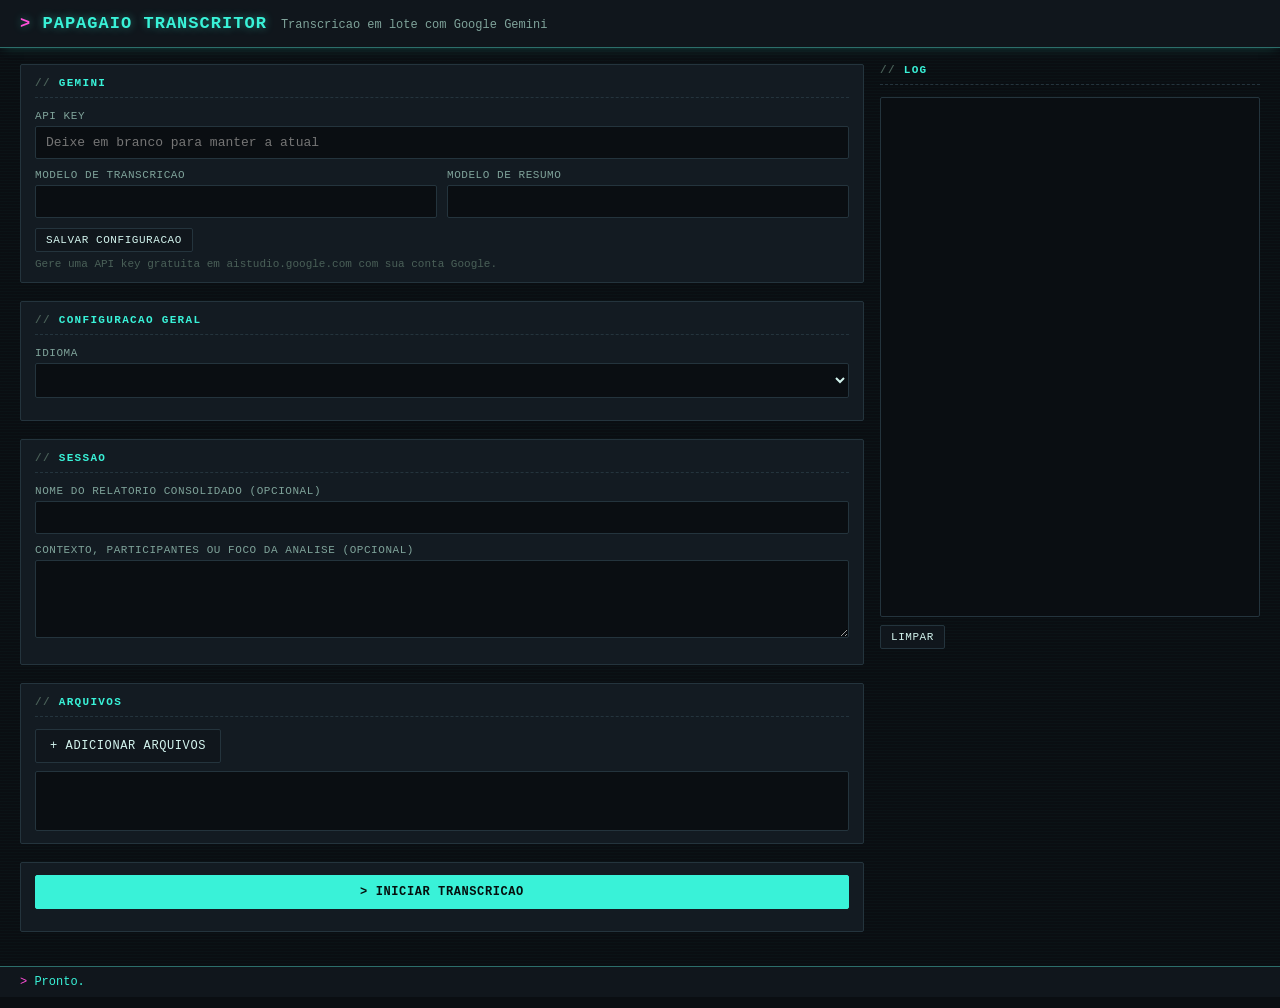
==== static/index.html @ 2dd0693c "Migra para Gemini API e interface web (Docker) Substitui a GUI tkinter e os providers de transcricao" ====
<!doctype html>
<html lang="pt-br">
<head>
  <meta charset="utf-8" />
  <meta name="viewport" content="width=device-width, initial-scale=1" />
  <title>Papagaio Transcritor</title>
  <link rel="stylesheet" href="/static/style.css" />
</head>
<body>
  <header>
    <h1 id="app-title">Papagaio Transcritor</h1>
    <div class="subtitle">Transcricao em lote com Google Gemini</div>
    <div class="version" id="app-version"></div>
  </header>

  <main>
    <div class="col-left">
      <section class="block">
        <div class="section-title">Gemini</div>
        <div class="row">
          <div class="field">
            <label for="api-key">API key</label>
            <input type="password" id="api-key" placeholder="Deixe em branco para manter a atual" />
          </div>
        </div>
        <div class="row">
          <div class="field">
            <label for="transcription-model">Modelo de transcricao</label>
            <input type="text" id="transcription-model" />
          </div>
          <div class="field">
            <label for="summary-model">Modelo de resumo</label>
            <input type="text" id="summary-model" />
          </div>
        </div>
        <button class="small" id="save-config-btn">Salvar configuracao</button>
        <div class="api-status" id="api-status"></div>
        <div class="hint">Gere uma API key gratuita em aistudio.google.com com sua conta Google.</div>
      </section>

      <section class="block">
        <div class="section-title">Configuracao geral</div>
        <div class="row">
          <div class="field">
            <label for="lang-select">Idioma</label>
            <select id="lang-select"></select>
          </div>
        </div>
      </section>

      <section class="block">
        <div class="section-title">Sessao</div>
        <div class="field">
          <label for="title-input">Nome do relatorio consolidado (opcional)</label>
          <input type="text" id="title-input" />
        </div>
        <div class="field">
          <label for="context-input">Contexto, participantes ou foco da analise (opcional)</label>
          <textarea id="context-input" rows="4"></textarea>
        </div>
      </section>

      <section class="block">
        <div class="section-title">Arquivos</div>
        <input type="file" id="file-input" multiple />
        <button id="add-files-btn">+ Adicionar arquivos</button>
        <ul id="file-list"></ul>
      </section>

      <section class="block">
        <button class="primary" id="start-btn" style="width:100%">Iniciar transcricao</button>
        <div id="results"></div>
      </section>
    </div>

    <div class="col-right">
      <div class="section-title">Log</div>
      <div id="log-box"></div>
      <button class="small" id="clear-log-btn" style="margin-top:8px">Limpar</button>
    </div>
  </main>

  <div id="status-bar">Pronto.</div>

  <script src="/static/app.js"></script>
</body>
</html>
---- static/style.css ----
:root {
  --bg: #0a0e12;
  --bg-raised: #10161c;
  --surface: #131b22;
  --border: #24343d;
  --border-bright: #2c6e6a;
  --accent: #39f2d8;
  --accent-dim: #1f8f80;
  --accent2: #ff4fd8;
  --success: #4dff9e;
  --warning: #ffc94d;
  --error: #ff5c7a;
  --text: #d3f4ee;
  --subtext: #7fa39a;
  --muted: #4a6058;
}

* {
  box-sizing: border-box;
}

body {
  margin: 0;
  background: var(--bg);
  background-image:
    repeating-linear-gradient(180deg, rgba(57, 242, 216, 0.02) 0px, rgba(57, 242, 216, 0.02) 1px, transparent 1px, transparent 3px);
  color: var(--text);
  font-family: "Consolas", "SFMono-Regular", "JetBrains Mono", monospace;
  font-size: 13px;
}

header {
  background: var(--bg-raised);
  padding: 14px 20px;
  display: flex;
  align-items: baseline;
  gap: 14px;
  border-bottom: 1px solid var(--border-bright);
  box-shadow: 0 1px 12px -4px rgba(57, 242, 216, 0.35);
}

header h1 {
  font-size: 17px;
  color: var(--accent);
  margin: 0;
  letter-spacing: 0.06em;
  text-transform: uppercase;
  text-shadow: 0 0 8px rgba(57, 242, 216, 0.45);
}

header h1::before {
  content: "> ";
  color: var(--accent2);
}

header .subtitle {
  font-size: 12px;
  color: var(--subtext);
}

header .version {
  margin-left: auto;
  font-size: 11px;
  color: var(--muted);
}

main {
  display: flex;
  gap: 16px;
  padding: 16px 20px;
  max-width: 1400px;
  margin: 0 auto;
}

.col-left {
  flex: 1;
  min-width: 0;
}

.col-right {
  width: 380px;
  flex-shrink: 0;
}

section.block {
  margin-bottom: 18px;
  border: 1px solid var(--border);
  background: var(--surface);
  padding: 12px 14px;
  border-radius: 2px;
}

.section-title {
  font-size: 11px;
  font-weight: 700;
  color: var(--accent);
  letter-spacing: 0.12em;
  text-transform: uppercase;
  margin: 0 0 12px;
  padding-bottom: 8px;
  border-bottom: 1px dashed var(--border);
}

.section-title::before {
  content: "// ";
  color: var(--muted);
}

label {
  display: block;
  font-size: 11px;
  color: var(--subtext);
  text-transform: uppercase;
  letter-spacing: 0.05em;
  margin-bottom: 4px;
}

input[type="text"],
input[type="password"],
select,
textarea {
  width: 100%;
  background: var(--bg);
  border: 1px solid var(--border);
  color: var(--text);
  border-radius: 2px;
  padding: 8px 10px;
  font-size: 13px;
  font-family: inherit;
}

input:focus,
select:focus,
textarea:focus {
  outline: none;
  border-color: var(--accent);
  box-shadow: 0 0 0 1px var(--accent-dim);
}

textarea {
  resize: vertical;
}

.row {
  display: flex;
  gap: 10px;
}

.row > div {
  flex: 1;
}

.field {
  margin-bottom: 10px;
}

button {
  cursor: pointer;
  border: 1px solid var(--border);
  border-radius: 2px;
  font-size: 12px;
  font-family: inherit;
  text-transform: uppercase;
  letter-spacing: 0.05em;
  padding: 9px 14px;
  background: var(--bg-raised);
  color: var(--text);
}

button:hover {
  border-color: var(--accent-dim);
  color: var(--accent);
}

button.primary {
  background: var(--accent);
  color: #05100e;
  font-weight: 700;
  border-color: var(--accent);
}

button.primary::before {
  content: "> ";
}

button.primary:hover {
  background: var(--accent2);
  border-color: var(--accent2);
  color: #17040f;
}

button.primary:disabled {
  background: var(--muted);
  border-color: var(--muted);
  color: var(--bg);
  cursor: not-allowed;
}

button.small {
  padding: 5px 10px;
  font-size: 11px;
}

#file-input {
  display: none;
}

#file-list {
  list-style: none;
  margin: 8px 0 0;
  padding: 0;
  border: 1px solid var(--border);
  border-radius: 2px;
  min-height: 60px;
  max-height: 220px;
  overflow-y: auto;
  background: var(--bg);
}

#file-list li {
  padding: 6px 10px;
  font-size: 12px;
  border-bottom: 1px solid var(--border);
  display: flex;
  justify-content: space-between;
}

#file-list li:last-child {
  border-bottom: none;
}

#file-list .remove {
  color: var(--error);
  cursor: pointer;
  padding-left: 8px;
}

#log-box {
  background: var(--bg);
  border: 1px solid var(--border);
  border-radius: 2px;
  padding: 8px;
  height: 520px;
  overflow-y: auto;
  font-size: 11px;
  white-space: pre-wrap;
}

#log-box div::before {
  content: "$ ";
  color: var(--muted);
}

#log-box .ok { color: var(--success); }
#log-box .warn { color: var(--warning); }
#log-box .err { color: var(--error); }
#log-box .dim { color: var(--muted); }

#status-bar {
  padding: 8px 20px;
  font-size: 12px;
  color: var(--accent);
  background: var(--bg-raised);
  border-top: 1px solid var(--border-bright);
}

#status-bar::before {
  content: "> ";
  color: var(--accent2);
}

#results {
  margin-top: 10px;
  font-size: 12px;
}

#results strong {
  color: var(--subtext);
  text-transform: uppercase;
  letter-spacing: 0.05em;
  font-size: 11px;
}

#results a {
  color: var(--accent);
  display: block;
  padding: 3px 0;
}

#results a::before {
  content: "-> ";
  color: var(--muted);
}

.hint {
  font-size: 11px;
  color: var(--muted);
  margin-top: 4px;
}

.api-status {
  font-size: 12px;
  margin-top: 6px;
  letter-spacing: 0.03em;
}

.api-status.ok { color: var(--success); }
.api-status.ok::before { content: "[OK] "; }
.api-status.warn { color: var(--warning); }
.api-status.warn::before { content: "[!] "; }
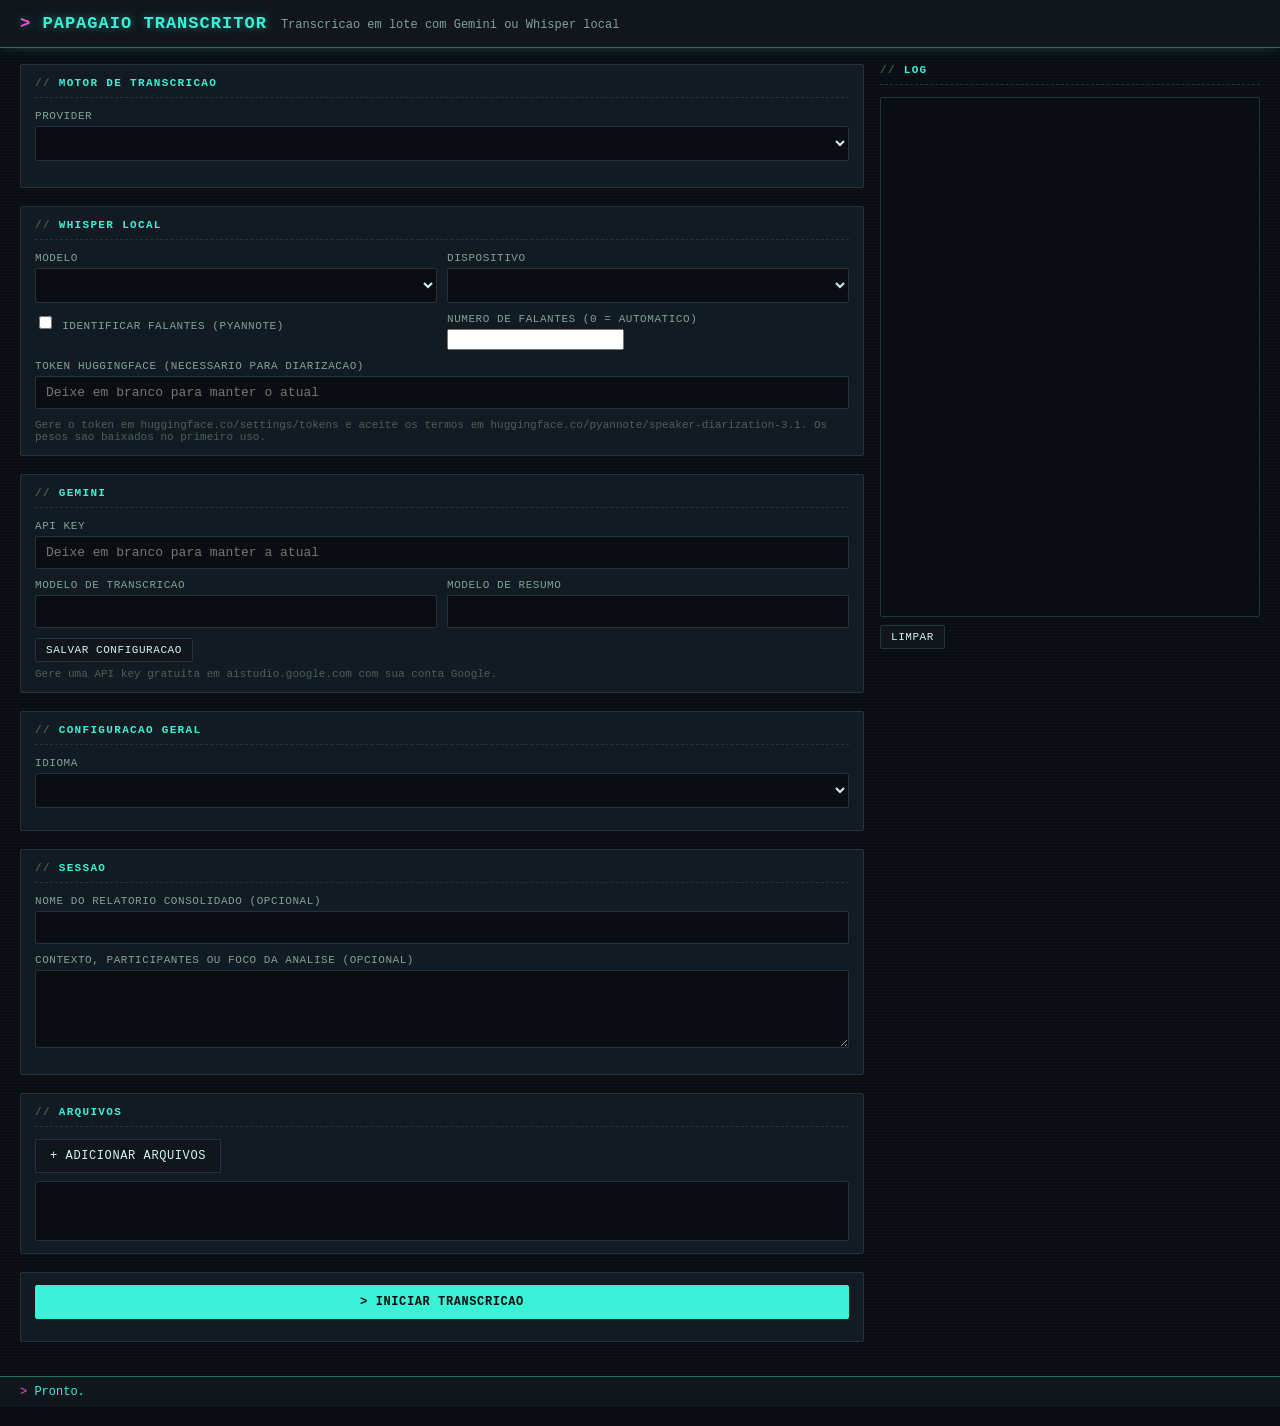
==== commit f32aaaeb: "Adiciona Whisper local como provider alternativo de transcricao Transcricao offline via faster-whisp" ====
--- a/static/index.html
+++ b/static/index.html
@@ -9,13 +9,58 @@
 <body>
   <header>
     <h1 id="app-title">Papagaio Transcritor</h1>
-    <div class="subtitle">Transcricao em lote com Google Gemini</div>
+    <div class="subtitle">Transcricao em lote com Gemini ou Whisper local</div>
     <div class="version" id="app-version"></div>
   </header>
 
   <main>
     <div class="col-left">
       <section class="block">
+        <div class="section-title">Motor de transcricao</div>
+        <div class="row">
+          <div class="field">
+            <label for="provider-select">Provider</label>
+            <select id="provider-select"></select>
+          </div>
+        </div>
+        <div class="hint" id="provider-hint"></div>
+      </section>
+
+      <section class="block" id="whisper-block">
+        <div class="section-title">Whisper local</div>
+        <div class="row">
+          <div class="field">
+            <label for="whisper-model">Modelo</label>
+            <select id="whisper-model"></select>
+          </div>
+          <div class="field">
+            <label for="whisper-device">Dispositivo</label>
+            <select id="whisper-device"></select>
+          </div>
+        </div>
+        <div class="row">
+          <div class="field">
+            <label for="whisper-diarization">
+              <input type="checkbox" id="whisper-diarization" /> Identificar falantes (pyannote)
+            </label>
+          </div>
+          <div class="field">
+            <label for="whisper-num-speakers">Numero de falantes (0 = automatico)</label>
+            <input type="number" id="whisper-num-speakers" min="0" step="1" />
+          </div>
+        </div>
+        <div class="field">
+          <label for="hf-token">Token HuggingFace (necessario para diarizacao)</label>
+          <input type="password" id="hf-token" placeholder="Deixe em branco para manter o atual" />
+        </div>
+        <div class="api-status" id="whisper-status"></div>
+        <div class="hint">
+          Gere o token em huggingface.co/settings/tokens e aceite os termos em
+          huggingface.co/pyannote/speaker-diarization-3.1. Os pesos sao baixados no primeiro uso.
+        </div>
+      </section>
+
+      <section class="block" id="gemini-block">
         <div class="section-title">Gemini</div>
         <div class="row">
           <div class="field">
@@ -24,7 +69,7 @@
           </div>
         </div>
         <div class="row">
-          <div class="field">
+          <div class="field" id="transcription-model-field">
             <label for="transcription-model">Modelo de transcricao</label>
             <input type="text" id="transcription-model" />
           </div>
@@ -35,7 +80,7 @@
         </div>
         <button class="small" id="save-config-btn">Salvar configuracao</button>
         <div class="api-status" id="api-status"></div>
-        <div class="hint">Gere uma API key gratuita em aistudio.google.com com sua conta Google.</div>
+        <div class="hint" id="gemini-hint">Gere uma API key gratuita em aistudio.google.com com sua conta Google.</div>
       </section>
 
       <section class="block">
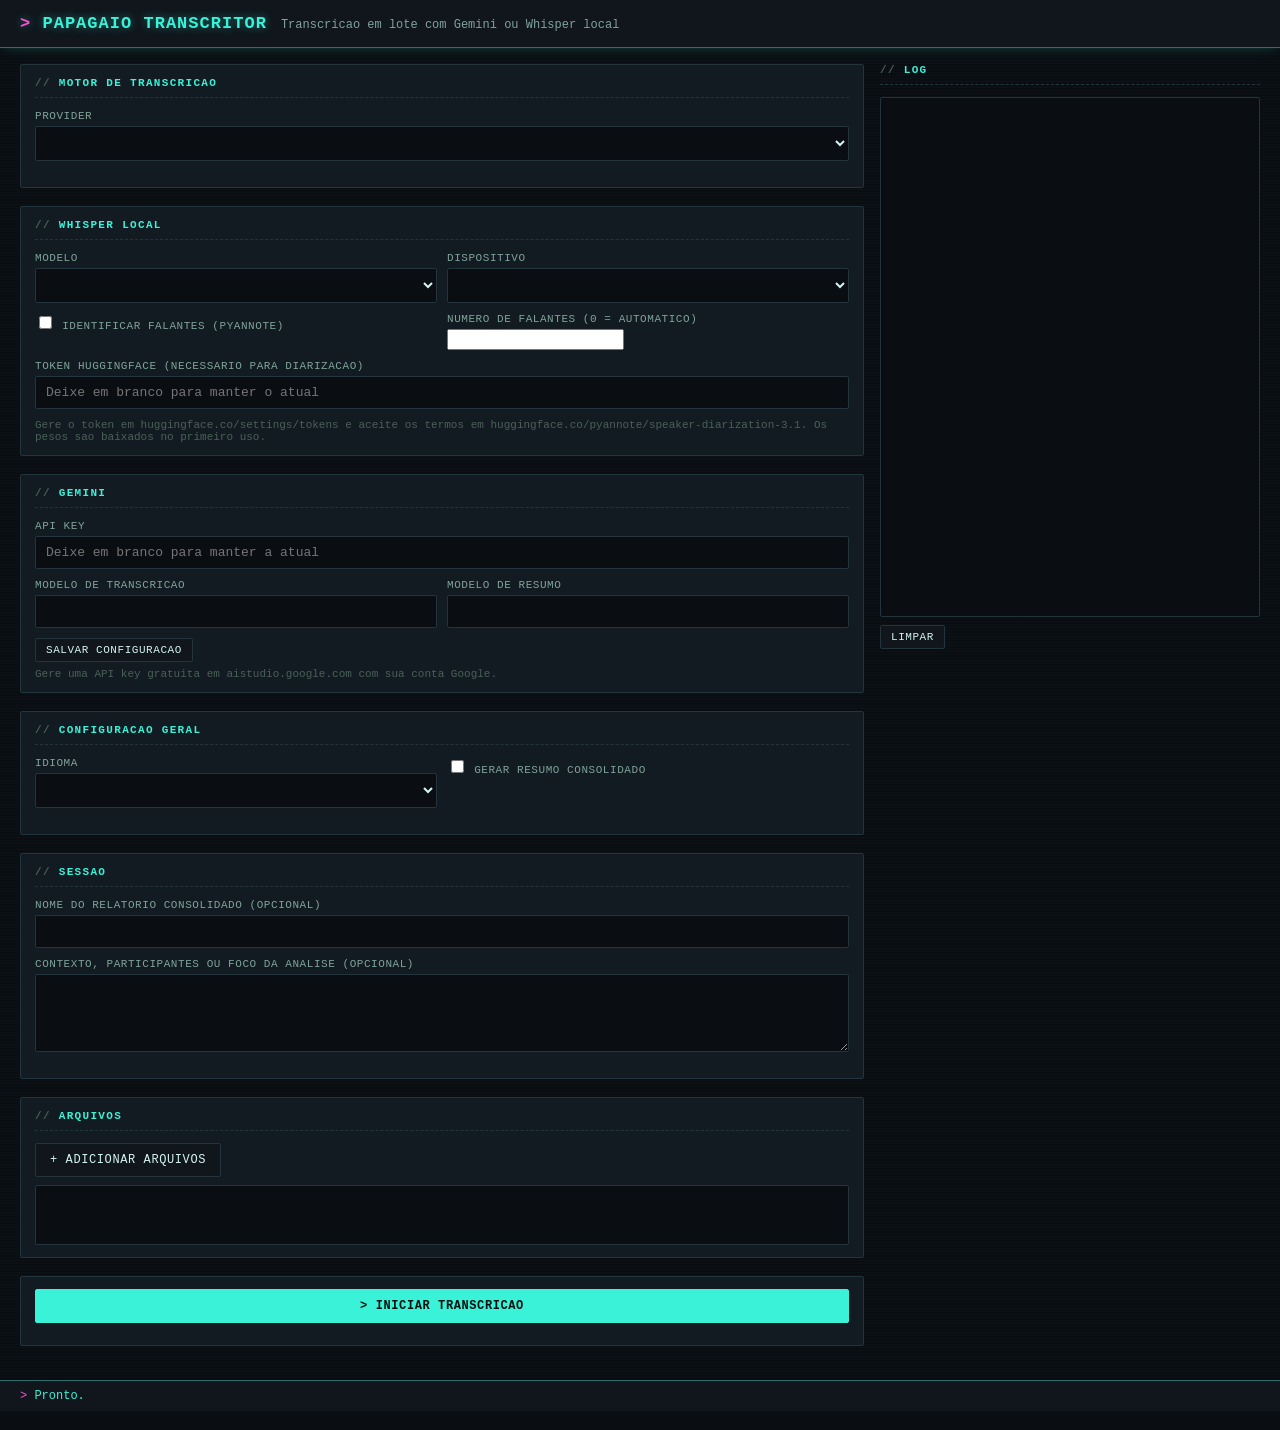
==== commit da3a6b44: "Permite desativar a geracao de resumo Checkbox em Configuracao geral, ao lado do idioma: segue o mes" ====
--- a/static/index.html
+++ b/static/index.html
@@ -90,7 +90,13 @@
             <label for="lang-select">Idioma</label>
             <select id="lang-select"></select>
           </div>
+          <div class="field">
+            <label for="summary-enabled">
+              <input type="checkbox" id="summary-enabled" /> Gerar resumo consolidado
+            </label>
+          </div>
         </div>
+        <div class="hint" id="summary-hint"></div>
       </section>
 
       <section class="block">
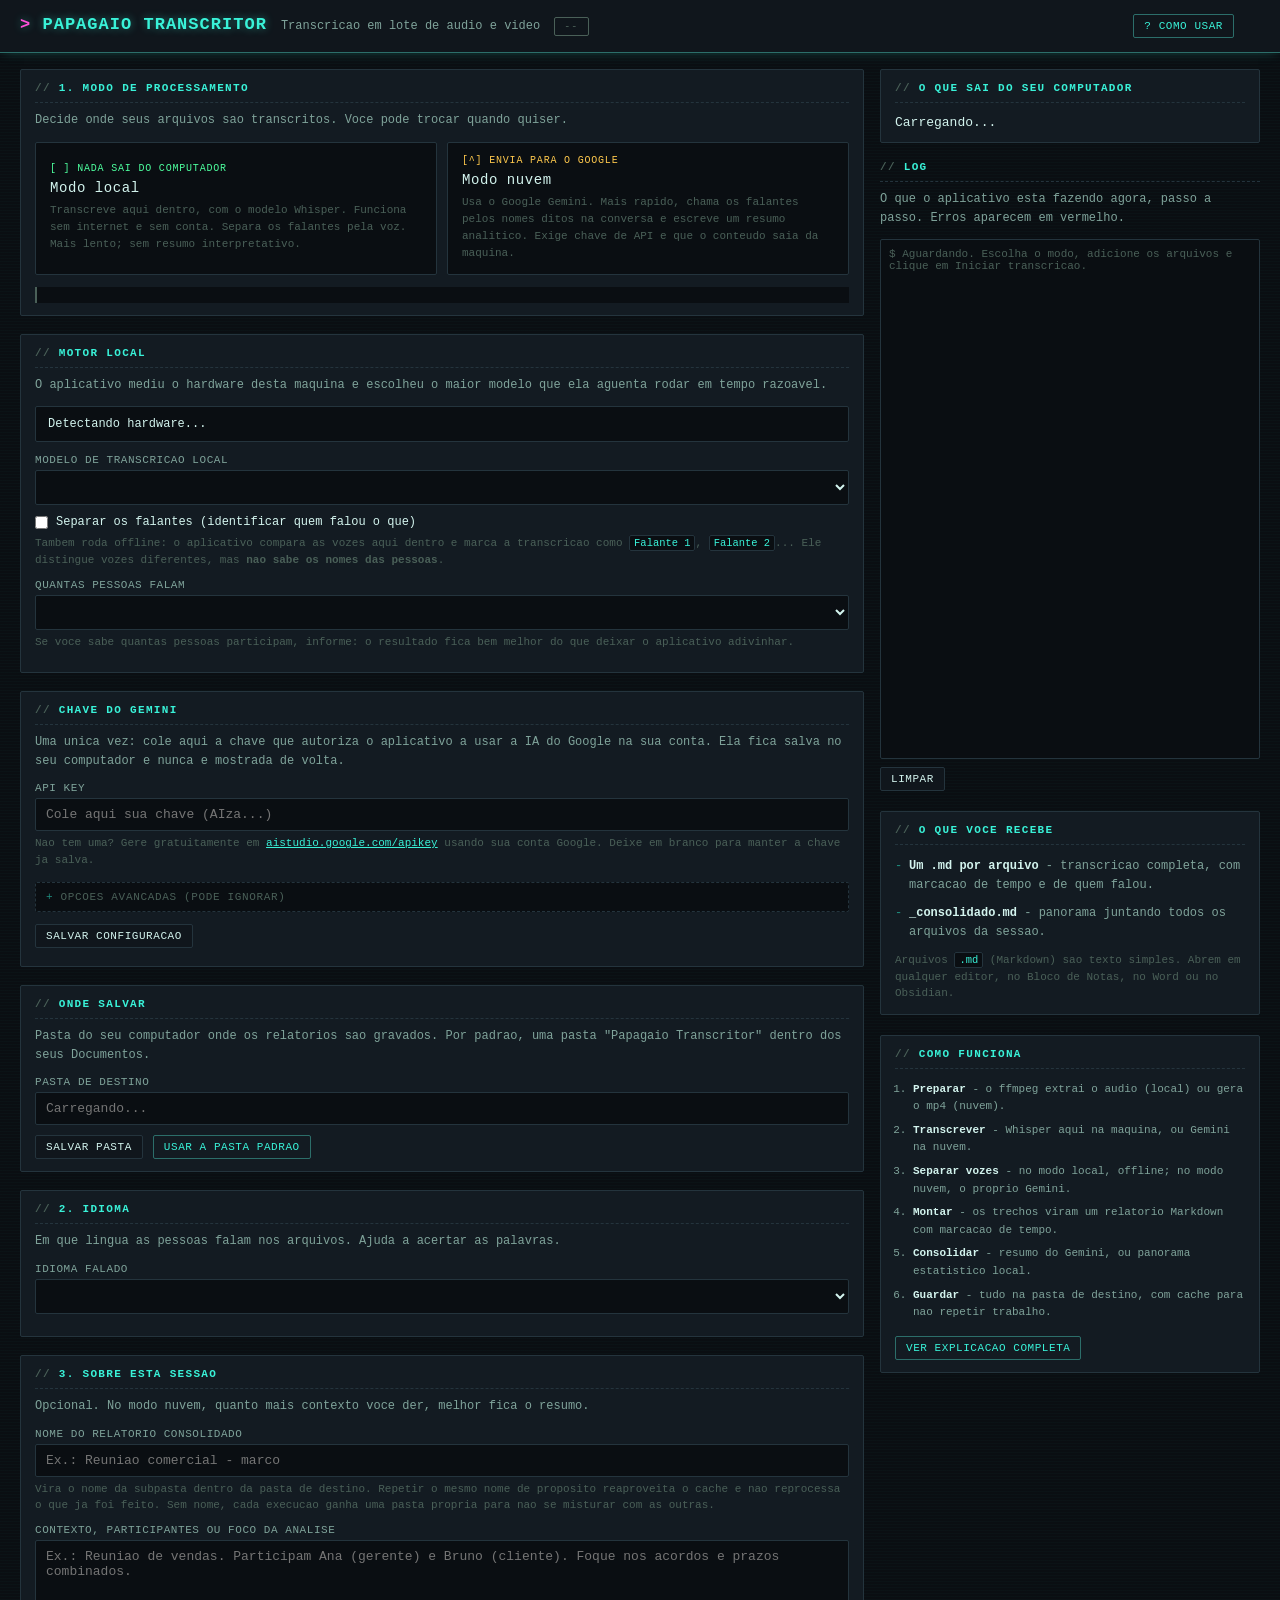
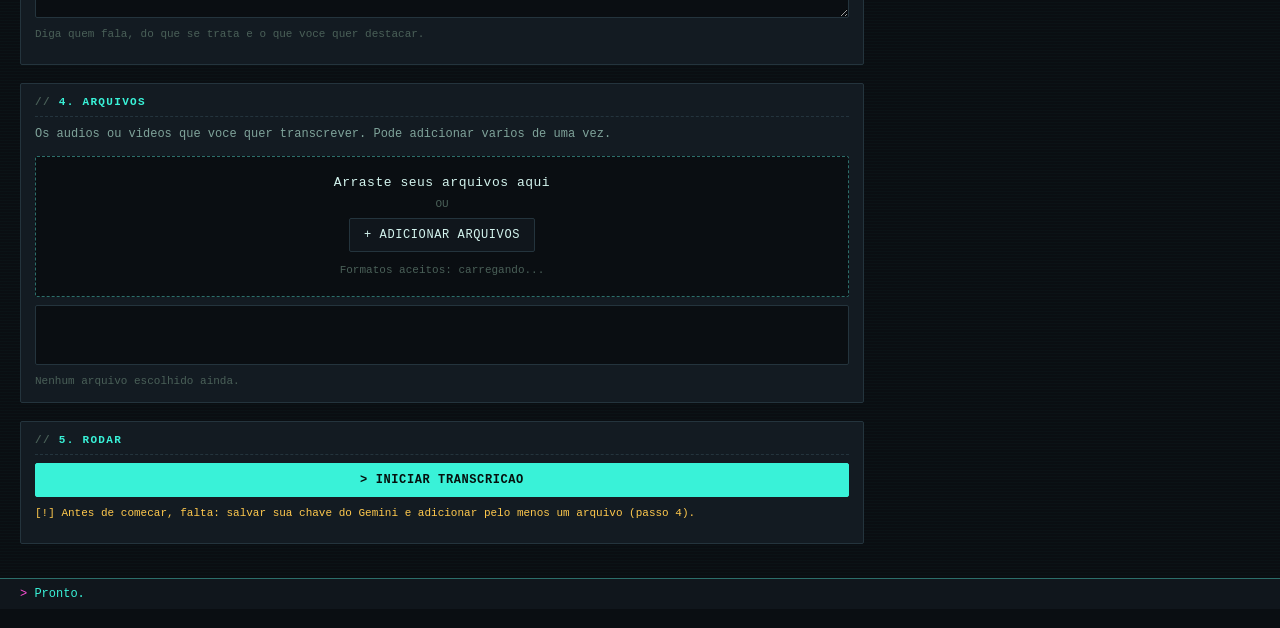
==== commit cd1ea34a: "Adiciona modo local offline com separacao de falantes Antes o aplicativo so funcionava enviando os a" ====
--- a/static/index.html
+++ b/static/index.html
@@ -9,125 +9,457 @@
 <body>
   <header>
     <h1 id="app-title">Papagaio Transcritor</h1>
-    <div class="subtitle">Transcricao em lote com Gemini ou Whisper local</div>
+    <div class="subtitle">Transcricao em lote de audio e video</div>
+    <div id="mode-badge" class="mode-badge" title="Modo de processamento em uso">--</div>
+    <button class="small ghost" id="help-btn" title="Abrir o guia de uso">? Como usar</button>
     <div class="version" id="app-version"></div>
   </header>
 
+  <!-- ============ GUIA DE PRIMEIRO USO ============ -->
+  <div id="guide-overlay" class="overlay hidden">
+    <div class="guide">
+      <button class="guide-close" id="guide-close" title="Fechar">x</button>
+      <h2>Bem-vindo ao Papagaio Transcritor</h2>
+      <p class="guide-lead">
+        Ele pega seus audios e videos (reunioes, aulas, entrevistas, podcasts) e devolve
+        um relatorio em texto com o que foi dito, mais um panorama do conteudo.
+      </p>
+
+      <div class="guide-modes">
+        <div class="guide-mode">
+          <div class="guide-mode-title">Modo local</div>
+          <p>
+            A transcricao roda dentro do seu computador, com o modelo Whisper.
+            <strong>Nenhum arquivo e nenhum texto sai da maquina.</strong>
+            Separa os falantes pela voz, tambem offline. Mais lento que a nuvem e sem resumo interpretativo.
+          </p>
+        </div>
+        <div class="guide-mode">
+          <div class="guide-mode-title">Modo nuvem</div>
+          <p>
+            Os arquivos sao enviados ao Google Gemini. Mais rapido, sabe usar os nomes ditos
+            e escreve um resumo analitico. <strong>Exige que o conteudo saia do computador.</strong>
+          </p>
+        </div>
+      </div>
+      <p class="guide-lead">
+        Voce escolhe no passo 1 e pode trocar quando quiser. O painel
+        <em>O que sai do seu computador</em>, na coluna da direita, mostra a qualquer momento
+        exatamente o que e enviado no modo ativo.
+      </p>
+
+      <ol class="guide-steps">
+        <li>
+          <strong>Escolha o modo</strong>
+          <p>
+            Se o conteudo for sensivel (dados de pacientes, juridico, informacao confidencial),
+            use o <em>modo local</em> — ele tambem separa os falantes. Se voce quer velocidade,
+            um resumo bem escrito e falantes chamados pelo nome, use o <em>modo nuvem</em>.
+          </p>
+        </li>
+        <li>
+          <strong>So no modo nuvem: pegue sua chave do Gemini</strong>
+          <p>
+            A chave e uma senha que autoriza o aplicativo a usar a IA do Google na sua conta.
+            E gratuita para uso normal.
+          </p>
+          <p>
+            Abra <a href="https://aistudio.google.com/apikey" target="_blank" rel="noopener">aistudio.google.com/apikey</a>,
+            entre com sua conta Google, clique em <em>Create API key</em> e copie o codigo
+            (algo como <code>AIza...</code>). Cole no campo <em>API key</em> e clique em
+            <em>Salvar configuracao</em>. Fica guardado na sua maquina; voce so faz isso uma vez.
+          </p>
+          <p>No modo local nao existe chave nem conta: nada a configurar.</p>
+        </li>
+        <li>
+          <strong>Escolha o idioma falado nos arquivos</strong>
+          <p>Ajuda a transcricao a acertar as palavras.</p>
+        </li>
+        <li>
+          <strong>Descreva a sessao</strong>
+          <p>
+            De um nome ao relatorio e escreva quem participa e o que interessa. Ex.:
+            <em>"Reuniao de vendas. Participam Ana (gerente) e Bruno (cliente). Foque nos
+            acordos e prazos combinados."</em> No modo nuvem isso melhora bastante o resumo.
+          </p>
+        </li>
+        <li>
+          <strong>Adicione os arquivos e inicie</strong>
+          <p>
+            Arraste os arquivos ou clique em <em>Adicionar arquivos</em>. O aplicativo mostra
+            uma estimativa de tempo antes de comecar. Acompanhe pelo painel <em>Log</em>.
+            Nao feche a aba enquanto estiver processando.
+          </p>
+        </li>
+        <li>
+          <strong>Baixe os relatorios</strong>
+          <p>
+            Ao terminar, os arquivos aparecem prontos para baixar: um por arquivo enviado e um
+            <em>_consolidado</em> juntando tudo. Quando ha mais de um, aparece tambem um botao
+            para baixar todos de uma vez em <code>.zip</code>. Eles ficam salvos na pasta de
+            destino que voce escolheu em <em>Onde salvar</em> — por padrao, dentro dos seus
+            Documentos.
+          </p>
+        </li>
+      </ol>
+
+      <h3>Como funciona por dentro</h3>
+      <ol class="guide-steps method">
+        <li>
+          <strong>Preparacao do arquivo (sempre local)</strong>
+          <p>
+            O ffmpeg le seu arquivo e o normaliza. No modo local ele extrai apenas o audio, em
+            16 kHz mono — que e exatamente o que o Whisper e a separacao de falantes consomem,
+            entao a imagem do video nem chega a ser processada. No modo nuvem gera um mp4
+            padrao, que e o formato que o Gemini aceita. Isso evita erros de formato e faz
+            qualquer extensao aceita funcionar igual. Esta etapa acontece no seu computador
+            nos dois modos.
+          </p>
+        </li>
+        <li>
+          <strong>Transcricao</strong>
+          <p>
+            <em>No modo local:</em> o modelo Whisper roda na sua CPU (ou GPU, se houver uma
+            NVIDIA acessivel) e converte a fala em texto, marcando o instante de cada trecho.
+            Um detector de voz descarta silencios. O tamanho do modelo e escolhido conforme o
+            seu hardware — quanto maior, melhor a precisao e mais lenta a transcricao.
+          </p>
+          <p>
+            <em>No modo nuvem:</em> o mp4 e enviado aos servidores do Google, e o Gemini
+            devolve a transcricao ja dividida por falante, em formato estruturado.
+          </p>
+        </li>
+        <li>
+          <strong>Separacao dos falantes (modo local)</strong>
+          <p>
+            Em paralelo a transcricao, dois modelos pequenos analisam o audio aqui na maquina:
+            o primeiro corta a gravacao nos pontos em que a voz muda; o segundo transforma cada
+            trecho num conjunto de numeros que descreve o timbre daquela voz. Trechos com timbre
+            parecido sao agrupados, e cada grupo vira um falante.
+          </p>
+          <p>
+            Depois, cada palavra transcrita e atribuida ao falante que ocupava aquele instante —
+            por isso uma frase em que duas pessoas se atropelam e cortada no ponto certo, em vez
+            de ir inteira para a pessoa errada.
+          </p>
+          <p>
+            O que o aplicativo compara e a <em>voz</em>, nao a identidade: ele sabe que sao
+            pessoas diferentes, mas nao sabe os nomes delas. E a comparacao vale so dentro
+            daquela gravacao — nada e guardado nem reconhecido entre arquivos.
+          </p>
+        </li>
+        <li>
+          <strong>Montagem do relatorio</strong>
+          <p>
+            Os trechos viram um arquivo Markdown com metadados (duracao, idioma, palavras,
+            modelo usado) e a transcricao com marcacao de tempo.
+          </p>
+        </li>
+        <li>
+          <strong>Panorama consolidado</strong>
+          <p>
+            <em>No modo nuvem:</em> todas as transcricoes, mais o contexto que voce escreveu,
+            vao ao Gemini, que escreve um relatorio analitico (resumo, pontos-chave, decisoes).
+          </p>
+          <p>
+            <em>No modo local:</em> o aplicativo calcula um panorama a partir do proprio texto —
+            duracao, contagem de palavras, termos recorrentes e trechos reais. E estatistica,
+            nao interpretacao: nenhuma IA e nenhuma rede envolvidas.
+          </p>
+        </li>
+        <li>
+          <strong>Cache</strong>
+          <p>
+            Cada arquivo transcrito e guardado com uma assinatura (caminho, tamanho, data,
+            modo e modelo). Reenviar o mesmo arquivo nas mesmas condicoes reaproveita o
+            resultado na hora, sem reprocessar e sem custo.
+          </p>
+        </li>
+      </ol>
+
+      <h3>Perguntas comuns</h3>
+      <dl class="faq">
+        <dt>Que formatos posso enviar?</dt>
+        <dd id="guide-formats">Audio e video nos formatos mais comuns.</dd>
+
+        <dt>Isso custa dinheiro?</dt>
+        <dd>
+          O aplicativo e gratuito e de codigo aberto (licenca MIT). O modo local nao custa nada
+          e nao depende de conta nenhuma. O modo nuvem usa o Gemini, que tem um plano gratuito
+          para uso normal; volumes grandes podem entrar na cobranca do Google.
+        </dd>
+
+        <dt>No modo local realmente nao sai nada?</dt>
+        <dd>
+          O audio, o video e o texto nunca saem da maquina. A unica excecao e o download do
+          modelo Whisper na primeira vez que voce usa um tamanho — sao arquivos do modelo
+          vindo de um repositorio publico, sem nada seu no caminho. Feito isso, o modo local
+          funciona com a internet desligada. O painel <em>O que sai do seu computador</em>
+          detalha isso.
+        </dd>
+
+        <dt>Como funciona a separacao de falantes no modo local?</dt>
+        <dd>
+          O aplicativo compara o timbre das vozes e agrupa os trechos parecidos, tudo offline.
+          Ele acerta bem em audio limpo com pessoas que se revezam. Erra mais quando as vozes
+          sao muito parecidas, quando duas pessoas falam por cima uma da outra por muito tempo,
+          ou em gravacoes ruins (telefone, microfone distante). Se voce souber quantas pessoas
+          participam, informe no campo <em>Quantas pessoas falam</em> — melhora bastante.
+        </dd>
+
+        <dt>Por que os falantes se chamam "Falante 1" e nao pelos nomes?</dt>
+        <dd>
+          Porque o modo local reconhece <em>vozes</em>, nao pessoas: ele sabe que sao tres
+          participantes diferentes, mas nao tem como saber os nomes. Renomeie no arquivo
+          <code>.md</code> depois, ou use o modo nuvem, onde o Gemini aproveita os nomes ditos
+          durante a conversa.
+        </dd>
+
+        <dt>Enviei o mesmo arquivo duas vezes. Vai processar de novo?</dt>
+        <dd>
+          Nao — o cache devolve o resultado na hora. Trocar de modo, de modelo, ou mexer na
+          separacao de falantes gera uma entrada nova.
+        </dd>
+
+        <dt>Deu erro. E agora?</dt>
+        <dd>
+          Leia a ultima linha vermelha do <em>Log</em>. No modo nuvem, os motivos comuns sao chave
+          de API errada, falta de internet ou limite da conta Google. No modo local, costuma ser
+          falta de espaco em disco para o modelo ou memoria insuficiente — nesse caso escolha um
+          modelo menor.
+        </dd>
+      </dl>
+
+      <div class="guide-actions">
+        <button class="primary" id="guide-start">Entendi, vamos comecar</button>
+      </div>
+    </div>
+  </div>
+
   <main>
     <div class="col-left">
-      <section class="block">
-        <div class="section-title">Motor de transcricao</div>
-        <div class="row">
-          <div class="field">
-            <label for="provider-select">Provider</label>
-            <select id="provider-select"></select>
-          </div>
-        </div>
-        <div class="hint" id="provider-hint"></div>
-      </section>
-
-      <section class="block" id="whisper-block">
-        <div class="section-title">Whisper local</div>
-        <div class="row">
-          <div class="field">
-            <label for="whisper-model">Modelo</label>
-            <select id="whisper-model"></select>
-          </div>
-          <div class="field">
-            <label for="whisper-device">Dispositivo</label>
-            <select id="whisper-device"></select>
-          </div>
-        </div>
-        <div class="row">
-          <div class="field">
-            <label for="whisper-diarization">
-              <input type="checkbox" id="whisper-diarization" /> Identificar falantes (pyannote)
-            </label>
-          </div>
-          <div class="field">
-            <label for="whisper-num-speakers">Numero de falantes (0 = automatico)</label>
-            <input type="number" id="whisper-num-speakers" min="0" step="1" />
-          </div>
-        </div>
-        <div class="field">
-          <label for="hf-token">Token HuggingFace (necessario para diarizacao)</label>
-          <input type="password" id="hf-token" placeholder="Deixe em branco para manter o atual" />
-        </div>
-        <div class="api-status" id="whisper-status"></div>
-        <div class="hint">
-          Gere o token em huggingface.co/settings/tokens e aceite os termos em
-          huggingface.co/pyannote/speaker-diarization-3.1. Os pesos sao baixados no primeiro uso.
-        </div>
-      </section>
-
-      <section class="block" id="gemini-block">
-        <div class="section-title">Gemini</div>
+
+      <!-- ===================== PASSO 1: MODO ===================== -->
+      <section class="block" id="block-mode">
+        <div class="section-title">1. Modo de processamento</div>
+        <p class="explain">
+          Decide onde seus arquivos sao transcritos. Voce pode trocar quando quiser.
+        </p>
+
+        <div class="mode-picker">
+          <button type="button" class="mode-card" id="mode-local" data-mode="local">
+            <div class="mode-card-tag safe">Nada sai do computador</div>
+            <div class="mode-card-title">Modo local</div>
+            <div class="mode-card-desc">
+              Transcreve aqui dentro, com o modelo Whisper. Funciona sem internet e sem conta.
+              Separa os falantes pela voz. Mais lento; sem resumo interpretativo.
+            </div>
+          </button>
+
+          <button type="button" class="mode-card" id="mode-cloud" data-mode="cloud">
+            <div class="mode-card-tag net">Envia para o Google</div>
+            <div class="mode-card-title">Modo nuvem</div>
+            <div class="mode-card-desc">
+              Usa o Google Gemini. Mais rapido, chama os falantes pelos nomes ditos na conversa
+              e escreve um resumo analitico. Exige chave de API e que o conteudo saia da maquina.
+            </div>
+          </button>
+        </div>
+
+        <div id="mode-note" class="mode-note"></div>
+      </section>
+
+      <!-- ============ HARDWARE / MODELO (so no modo local) ============ -->
+      <section class="block mode-only-local" id="block-local">
+        <div class="section-title">Motor local</div>
+        <p class="explain">
+          O aplicativo mediu o hardware desta maquina e escolheu o maior modelo que ela
+          aguenta rodar em tempo razoavel.
+        </p>
+
+        <div id="hardware-box" class="hardware-box">Detectando hardware...</div>
+
+        <div class="field" style="margin-top:12px">
+          <label for="local-model-select">Modelo de transcricao local</label>
+          <select id="local-model-select"></select>
+          <div class="hint" id="local-model-hint"></div>
+        </div>
+
+        <div class="field" id="diarize-field">
+          <label class="checkbox-label" for="local-diarize-toggle">
+            <input type="checkbox" id="local-diarize-toggle" />
+            <span>Separar os falantes (identificar quem falou o que)</span>
+          </label>
+          <div class="hint">
+            Tambem roda offline: o aplicativo compara as vozes aqui dentro e marca a transcricao
+            como <code>Falante 1</code>, <code>Falante 2</code>... Ele distingue vozes diferentes,
+            mas <strong>nao sabe os nomes das pessoas</strong>.
+          </div>
+        </div>
+
+        <div class="field" id="speakers-field">
+          <label for="local-speakers-select">Quantas pessoas falam</label>
+          <select id="local-speakers-select"></select>
+          <div class="hint">
+            Se voce sabe quantas pessoas participam, informe: o resultado fica bem melhor do que
+            deixar o aplicativo adivinhar.
+          </div>
+        </div>
+
+        <div class="hint" id="local-diarize-hint"></div>
+      </section>
+
+      <!-- ============ CHAVE GEMINI (so no modo nuvem) ============ -->
+      <section class="block mode-only-cloud" id="block-gemini">
+        <div class="section-title">Chave do Gemini</div>
+        <p class="explain">
+          Uma unica vez: cole aqui a chave que autoriza o aplicativo a usar a IA do Google na sua
+          conta. Ela fica salva no seu computador e nunca e mostrada de volta.
+        </p>
         <div class="row">
           <div class="field">
             <label for="api-key">API key</label>
-            <input type="password" id="api-key" placeholder="Deixe em branco para manter a atual" />
-          </div>
-        </div>
-        <div class="row">
-          <div class="field" id="transcription-model-field">
-            <label for="transcription-model">Modelo de transcricao</label>
-            <input type="text" id="transcription-model" />
-          </div>
-          <div class="field">
-            <label for="summary-model">Modelo de resumo</label>
-            <input type="text" id="summary-model" />
-          </div>
-        </div>
+            <input type="password" id="api-key" placeholder="Cole aqui sua chave (AIza...)" />
+            <div class="hint">
+              Nao tem uma? Gere gratuitamente em
+              <a href="https://aistudio.google.com/apikey" target="_blank" rel="noopener">aistudio.google.com/apikey</a>
+              usando sua conta Google. Deixe em branco para manter a chave ja salva.
+            </div>
+          </div>
+        </div>
+
+        <details class="advanced">
+          <summary>Opcoes avancadas (pode ignorar)</summary>
+          <div class="row">
+            <div class="field">
+              <label for="transcription-model">Modelo de transcricao</label>
+              <input type="text" id="transcription-model" />
+            </div>
+            <div class="field">
+              <label for="summary-model">Modelo de resumo</label>
+              <input type="text" id="summary-model" />
+            </div>
+          </div>
+          <div class="hint">
+            Sao as versoes da IA do Google usadas para transcrever e para resumir.
+            Os padroes ja funcionam bem.
+          </div>
+        </details>
+
         <button class="small" id="save-config-btn">Salvar configuracao</button>
         <div class="api-status" id="api-status"></div>
-        <div class="hint" id="gemini-hint">Gere uma API key gratuita em aistudio.google.com com sua conta Google.</div>
+      </section>
+
+      <section class="block" id="block-output">
+        <div class="section-title">Onde salvar</div>
+        <p class="explain">
+          Pasta do seu computador onde os relatorios sao gravados. Por padrao, uma pasta
+          "Papagaio Transcritor" dentro dos seus Documentos.
+        </p>
+        <div class="field">
+          <label for="output-dir">Pasta de destino</label>
+          <input type="text" id="output-dir" spellcheck="false" placeholder="Carregando..." />
+          <div class="hint" id="output-dir-hint"></div>
+        </div>
+        <div class="row">
+          <button class="small" id="save-output-dir-btn">Salvar pasta</button>
+          <button class="small ghost" id="reset-output-dir-btn">Usar a pasta padrao</button>
+        </div>
       </section>
 
       <section class="block">
-        <div class="section-title">Configuracao geral</div>
+        <div class="section-title">2. Idioma</div>
+        <p class="explain">Em que lingua as pessoas falam nos arquivos. Ajuda a acertar as palavras.</p>
         <div class="row">
           <div class="field">
-            <label for="lang-select">Idioma</label>
+            <label for="lang-select">Idioma falado</label>
             <select id="lang-select"></select>
           </div>
-          <div class="field">
-            <label for="summary-enabled">
-              <input type="checkbox" id="summary-enabled" /> Gerar resumo consolidado
-            </label>
-          </div>
-        </div>
-        <div class="hint" id="summary-hint"></div>
+        </div>
       </section>
 
       <section class="block">
-        <div class="section-title">Sessao</div>
+        <div class="section-title">3. Sobre esta sessao</div>
+        <p class="explain">Opcional. No modo nuvem, quanto mais contexto voce der, melhor fica o resumo.</p>
         <div class="field">
-          <label for="title-input">Nome do relatorio consolidado (opcional)</label>
-          <input type="text" id="title-input" />
+          <label for="title-input">Nome do relatorio consolidado</label>
+          <input type="text" id="title-input" placeholder="Ex.: Reuniao comercial - marco" />
+          <div class="hint">
+            Vira o nome da subpasta dentro da pasta de destino. Repetir o mesmo nome de
+            proposito reaproveita o cache e nao reprocessa o que ja foi feito. Sem nome,
+            cada execucao ganha uma pasta propria para nao se misturar com as outras.
+          </div>
         </div>
         <div class="field">
-          <label for="context-input">Contexto, participantes ou foco da analise (opcional)</label>
-          <textarea id="context-input" rows="4"></textarea>
+          <label for="context-input">Contexto, participantes ou foco da analise</label>
+          <textarea id="context-input" rows="4"
+            placeholder="Ex.: Reuniao de vendas. Participam Ana (gerente) e Bruno (cliente). Foque nos acordos e prazos combinados."></textarea>
+          <div class="hint" id="context-hint">
+            Diga quem fala, do que se trata e o que voce quer destacar.
+          </div>
         </div>
       </section>
 
       <section class="block">
-        <div class="section-title">Arquivos</div>
+        <div class="section-title">4. Arquivos</div>
+        <p class="explain">Os audios ou videos que voce quer transcrever. Pode adicionar varios de uma vez.</p>
         <input type="file" id="file-input" multiple />
-        <button id="add-files-btn">+ Adicionar arquivos</button>
+        <div id="dropzone">
+          <div class="dropzone-main">Arraste seus arquivos aqui</div>
+          <div class="dropzone-sub">ou</div>
+          <button id="add-files-btn">+ Adicionar arquivos</button>
+          <div class="hint" id="formats-hint">Formatos aceitos: carregando...</div>
+        </div>
         <ul id="file-list"></ul>
+        <div class="hint" id="file-summary"></div>
+        <div id="estimate-box" class="estimate-box hidden"></div>
       </section>
 
       <section class="block">
+        <div class="section-title">5. Rodar</div>
+        <p class="explain" id="run-explain"></p>
         <button class="primary" id="start-btn" style="width:100%">Iniciar transcricao</button>
+        <div class="hint" id="start-hint"></div>
         <div id="results"></div>
       </section>
     </div>
 
     <div class="col-right">
+      <!-- ============ PAINEL DE AUDITORIA ============ -->
+      <section class="block audit" id="audit-panel">
+        <div class="section-title">O que sai do seu computador</div>
+        <div id="audit-body">Carregando...</div>
+      </section>
+
       <div class="section-title">Log</div>
-      <div id="log-box"></div>
+      <p class="explain">O que o aplicativo esta fazendo agora, passo a passo. Erros aparecem em vermelho.</p>
+      <div id="log-box"><div class="dim">Aguardando. Escolha o modo, adicione os arquivos e clique em Iniciar transcricao.</div></div>
       <button class="small" id="clear-log-btn" style="margin-top:8px">Limpar</button>
+
+      <div class="side-help">
+        <div class="section-title">O que voce recebe</div>
+        <ul class="plain-list">
+          <li><strong>Um .md por arquivo</strong> - transcricao completa, com marcacao de tempo e de quem falou.</li>
+          <li><strong>_consolidado.md</strong> - panorama juntando todos os arquivos da sessao.</li>
+        </ul>
+        <div class="hint">
+          Arquivos <code>.md</code> (Markdown) sao texto simples. Abrem em qualquer editor,
+          no Bloco de Notas, no Word ou no Obsidian.
+        </div>
+      </div>
+
+      <div class="side-help">
+        <div class="section-title">Como funciona</div>
+        <ol class="plain-steps">
+          <li><strong>Preparar</strong> - o ffmpeg extrai o audio (local) ou gera o mp4 (nuvem).</li>
+          <li><strong>Transcrever</strong> - Whisper aqui na maquina, ou Gemini na nuvem.</li>
+          <li><strong>Separar vozes</strong> - no modo local, offline; no modo nuvem, o proprio Gemini.</li>
+          <li><strong>Montar</strong> - os trechos viram um relatorio Markdown com marcacao de tempo.</li>
+          <li><strong>Consolidar</strong> - resumo do Gemini, ou panorama estatistico local.</li>
+          <li><strong>Guardar</strong> - tudo na pasta de destino, com cache para nao repetir trabalho.</li>
+        </ol>
+        <button class="small ghost" id="method-btn" style="margin-top:4px">Ver explicacao completa</button>
+      </div>
     </div>
   </main>
 
--- a/static/style.css
+++ b/static/style.css
@@ -308,3 +308,763 @@
 .api-status.ok::before { content: "[OK] "; }
 .api-status.warn { color: var(--warning); }
 .api-status.warn::before { content: "[!] "; }
+
+/* ============================================================
+   Onboarding, explicacoes e ajuda para usuario novo
+   ============================================================ */
+
+header #help-btn {
+  margin-left: auto;
+}
+
+header .version {
+  margin-left: 12px;
+}
+
+button.ghost {
+  background: transparent;
+  border-color: var(--border-bright);
+  color: var(--accent);
+}
+
+button.ghost:hover {
+  background: var(--surface);
+  border-color: var(--accent);
+}
+
+/* --- texto explicativo dentro dos blocos --- */
+.explain {
+  margin: -4px 0 12px;
+  font-size: 12px;
+  line-height: 1.55;
+  color: var(--subtext);
+}
+
+.explain em {
+  color: var(--accent);
+  font-style: normal;
+}
+
+.hint {
+  line-height: 1.5;
+}
+
+.hint a,
+.explain a {
+  color: var(--accent);
+}
+
+.hint.warn-hint {
+  color: var(--warning);
+  margin-top: 8px;
+}
+
+.hint.warn-hint::before {
+  content: "[!] ";
+}
+
+.hint.ok-hint {
+  color: var(--success);
+  margin-top: 8px;
+}
+
+.hint.ok-hint::before {
+  content: "[OK] ";
+}
+
+/* --- bloco de opcoes avancadas --- */
+details.advanced {
+  margin: 4px 0 12px;
+  border: 1px dashed var(--border);
+  border-radius: 2px;
+  padding: 8px 10px;
+  background: var(--bg);
+}
+
+details.advanced > summary {
+  cursor: pointer;
+  font-size: 11px;
+  color: var(--muted);
+  text-transform: uppercase;
+  letter-spacing: 0.06em;
+  list-style: none;
+}
+
+details.advanced > summary::before {
+  content: "+ ";
+  color: var(--accent-dim);
+}
+
+details.advanced[open] > summary {
+  color: var(--subtext);
+  margin-bottom: 10px;
+}
+
+details.advanced[open] > summary::before {
+  content: "- ";
+}
+
+details.advanced > summary::-webkit-details-marker {
+  display: none;
+}
+
+/* --- area de arrastar arquivos --- */
+#dropzone {
+  border: 1px dashed var(--border-bright);
+  border-radius: 2px;
+  background: var(--bg);
+  padding: 18px 14px;
+  text-align: center;
+  transition: border-color 0.15s, background 0.15s;
+}
+
+#dropzone.dragging {
+  border-color: var(--accent);
+  background: rgba(57, 242, 216, 0.06);
+}
+
+#dropzone .dropzone-main {
+  font-size: 13px;
+  color: var(--text);
+  letter-spacing: 0.04em;
+}
+
+#dropzone .dropzone-sub {
+  font-size: 11px;
+  color: var(--muted);
+  text-transform: uppercase;
+  margin: 8px 0;
+}
+
+#dropzone .hint {
+  margin-top: 10px;
+}
+
+#file-summary {
+  margin-top: 8px;
+}
+
+/* --- painel lateral de ajuda --- */
+.side-help {
+  margin-top: 20px;
+  border: 1px solid var(--border);
+  background: var(--surface);
+  padding: 12px 14px;
+  border-radius: 2px;
+}
+
+ul.plain-list {
+  list-style: none;
+  margin: 0 0 10px;
+  padding: 0;
+  font-size: 12px;
+  color: var(--subtext);
+  line-height: 1.6;
+}
+
+ul.plain-list li {
+  padding-left: 14px;
+  position: relative;
+  margin-bottom: 8px;
+}
+
+ul.plain-list li::before {
+  content: "-";
+  position: absolute;
+  left: 0;
+  color: var(--accent-dim);
+}
+
+ul.plain-list strong {
+  color: var(--text);
+}
+
+code {
+  background: var(--bg);
+  border: 1px solid var(--border);
+  border-radius: 2px;
+  padding: 1px 4px;
+  font-family: inherit;
+  font-size: 0.95em;
+  color: var(--accent);
+}
+
+/* --- guia de primeiro uso (overlay) --- */
+.hidden {
+  display: none !important;
+}
+
+body.no-scroll {
+  overflow: hidden;
+}
+
+.overlay {
+  position: fixed;
+  inset: 0;
+  background: rgba(5, 8, 11, 0.88);
+  z-index: 100;
+  display: flex;
+  align-items: flex-start;
+  justify-content: center;
+  padding: 32px 16px;
+  overflow-y: auto;
+}
+
+.guide {
+  position: relative;
+  width: 100%;
+  max-width: 760px;
+  background: var(--surface);
+  border: 1px solid var(--border-bright);
+  border-radius: 2px;
+  box-shadow: 0 0 40px -10px rgba(57, 242, 216, 0.35);
+  padding: 26px 30px 24px;
+}
+
+.guide-close {
+  position: absolute;
+  top: 12px;
+  right: 12px;
+  padding: 3px 9px;
+  font-size: 12px;
+  line-height: 1;
+  background: transparent;
+  border-color: var(--border);
+  color: var(--subtext);
+}
+
+.guide-close:hover {
+  color: var(--error);
+  border-color: var(--error);
+}
+
+.guide h2 {
+  margin: 0 0 10px;
+  font-size: 18px;
+  color: var(--accent);
+  text-transform: uppercase;
+  letter-spacing: 0.06em;
+  text-shadow: 0 0 8px rgba(57, 242, 216, 0.4);
+}
+
+.guide h2::before {
+  content: "> ";
+  color: var(--accent2);
+}
+
+.guide h3 {
+  margin: 26px 0 10px;
+  font-size: 12px;
+  color: var(--accent);
+  text-transform: uppercase;
+  letter-spacing: 0.12em;
+  padding-bottom: 8px;
+  border-bottom: 1px dashed var(--border);
+}
+
+.guide-lead {
+  font-size: 13px;
+  line-height: 1.65;
+  color: var(--text);
+  margin: 0 0 20px;
+}
+
+ol.guide-steps {
+  margin: 0;
+  padding-left: 0;
+  list-style: none;
+  counter-reset: passo;
+}
+
+ol.guide-steps > li {
+  counter-increment: passo;
+  position: relative;
+  padding: 0 0 16px 40px;
+  margin-bottom: 4px;
+  border-left: 1px solid var(--border);
+  margin-left: 13px;
+}
+
+ol.guide-steps > li:last-child {
+  border-left-color: transparent;
+  padding-bottom: 0;
+}
+
+ol.guide-steps > li::before {
+  content: counter(passo);
+  position: absolute;
+  left: -13px;
+  top: -2px;
+  width: 26px;
+  height: 26px;
+  line-height: 24px;
+  text-align: center;
+  border: 1px solid var(--accent-dim);
+  border-radius: 50%;
+  background: var(--bg);
+  color: var(--accent);
+  font-size: 12px;
+  font-weight: 700;
+}
+
+ol.guide-steps > li > strong {
+  display: block;
+  color: var(--text);
+  font-size: 13px;
+  margin-bottom: 6px;
+  padding-top: 3px;
+}
+
+ol.guide-steps p {
+  margin: 0 0 8px;
+  font-size: 12px;
+  line-height: 1.6;
+  color: var(--subtext);
+}
+
+ol.guide-steps em,
+.faq em {
+  color: var(--accent);
+  font-style: normal;
+}
+
+ol.guide-steps a,
+.faq a {
+  color: var(--accent);
+}
+
+dl.faq {
+  margin: 0;
+  font-size: 12px;
+}
+
+dl.faq dt {
+  color: var(--text);
+  margin-top: 14px;
+  font-weight: 700;
+}
+
+dl.faq dt::before {
+  content: "? ";
+  color: var(--accent2);
+}
+
+dl.faq dd {
+  margin: 5px 0 0;
+  padding-left: 16px;
+  color: var(--subtext);
+  line-height: 1.6;
+  border-left: 1px solid var(--border);
+}
+
+.guide-actions {
+  margin-top: 26px;
+  padding-top: 16px;
+  border-top: 1px dashed var(--border);
+  text-align: right;
+}
+
+/* --- telas estreitas --- */
+@media (max-width: 900px) {
+  main {
+    flex-direction: column;
+  }
+
+  .col-right {
+    width: 100%;
+  }
+
+  #log-box {
+    height: 300px;
+  }
+
+  .guide {
+    padding: 22px 18px 20px;
+  }
+}
+
+/* ============================================================
+   Modo de processamento, hardware, estimativa e auditoria
+   ============================================================ */
+
+.mode-badge {
+  font-size: 10px;
+  letter-spacing: 0.12em;
+  padding: 3px 9px;
+  border-radius: 2px;
+  border: 1px solid var(--muted);
+  color: var(--muted);
+  white-space: nowrap;
+}
+
+.mode-badge.safe {
+  color: var(--success);
+  border-color: var(--success);
+  background: rgba(77, 255, 158, 0.08);
+}
+
+.mode-badge.safe::before {
+  content: "[ ] ";
+}
+
+.mode-badge.net {
+  color: var(--warning);
+  border-color: var(--warning);
+  background: rgba(255, 201, 77, 0.08);
+}
+
+.mode-badge.net::before {
+  content: "[^] ";
+}
+
+/* --- os dois botoes de modo --- */
+.mode-picker {
+  display: flex;
+  gap: 10px;
+}
+
+.mode-card {
+  flex: 1;
+  text-align: left;
+  text-transform: none;
+  letter-spacing: normal;
+  padding: 12px 14px;
+  background: var(--bg);
+  border: 1px solid var(--border);
+  border-radius: 2px;
+  color: var(--subtext);
+  transition: border-color 0.15s, background 0.15s;
+}
+
+.mode-card:hover {
+  border-color: var(--accent-dim);
+  color: var(--subtext);
+}
+
+.mode-card.active {
+  border-color: var(--accent);
+  background: var(--surface);
+  box-shadow: inset 0 0 0 1px var(--accent-dim);
+}
+
+.mode-card-tag {
+  font-size: 10px;
+  letter-spacing: 0.08em;
+  text-transform: uppercase;
+  margin-bottom: 6px;
+}
+
+.mode-card-tag.safe { color: var(--success); }
+.mode-card-tag.safe::before { content: "[ ] "; }
+.mode-card-tag.net { color: var(--warning); }
+.mode-card-tag.net::before { content: "[^] "; }
+
+.mode-card-title {
+  font-size: 14px;
+  color: var(--text);
+  margin-bottom: 6px;
+  letter-spacing: 0.04em;
+}
+
+.mode-card.active .mode-card-title {
+  color: var(--accent);
+}
+
+.mode-card-desc {
+  font-size: 11px;
+  line-height: 1.55;
+  color: var(--muted);
+}
+
+.mode-note {
+  margin-top: 12px;
+  font-size: 11px;
+  line-height: 1.5;
+  padding: 8px 10px;
+  border-left: 2px solid var(--muted);
+  background: var(--bg);
+  color: var(--subtext);
+}
+
+.mode-note.safe { border-left-color: var(--success); }
+.mode-note.net { border-left-color: var(--warning); }
+
+/* --- caixa de hardware --- */
+.hardware-box {
+  background: var(--bg);
+  border: 1px solid var(--border);
+  border-radius: 2px;
+  padding: 10px 12px;
+  font-size: 12px;
+}
+
+.hw-line {
+  display: flex;
+  justify-content: space-between;
+  gap: 12px;
+  padding: 3px 0;
+}
+
+.hw-key {
+  color: var(--muted);
+  text-transform: uppercase;
+  font-size: 10px;
+  letter-spacing: 0.06em;
+  padding-top: 2px;
+}
+
+.hw-val {
+  color: var(--text);
+  text-align: right;
+}
+
+.hw-val.good {
+  color: var(--accent);
+}
+
+.hw-note {
+  margin-top: 8px;
+  font-size: 11px;
+  line-height: 1.5;
+  color: var(--muted);
+  padding-top: 8px;
+  border-top: 1px dashed var(--border);
+}
+
+.hw-note code {
+  font-size: 10px;
+  word-break: break-all;
+}
+
+/* --- estimativa de tempo --- */
+.estimate-box {
+  margin-top: 12px;
+  border: 1px solid var(--border);
+  border-left: 2px solid var(--accent-dim);
+  background: var(--bg);
+  padding: 10px 12px;
+  border-radius: 2px;
+}
+
+.est-line {
+  display: flex;
+  justify-content: space-between;
+  gap: 12px;
+  font-size: 12px;
+  color: var(--subtext);
+  padding: 2px 0;
+}
+
+.est-line strong {
+  color: var(--text);
+}
+
+.est-line.destaque strong {
+  color: var(--accent);
+  font-size: 14px;
+}
+
+.est-note {
+  margin-top: 8px;
+  font-size: 11px;
+  line-height: 1.5;
+  color: var(--muted);
+}
+
+.est-note.warn {
+  color: var(--warning);
+}
+
+/* --- painel de auditoria --- */
+section.block.audit {
+  margin-bottom: 18px;
+}
+
+.audit-verdict {
+  font-size: 12px;
+  line-height: 1.4;
+  padding: 8px 10px;
+  border-radius: 2px;
+  margin-bottom: 12px;
+  letter-spacing: 0.03em;
+}
+
+.audit-verdict.safe {
+  color: var(--success);
+  background: rgba(77, 255, 158, 0.08);
+  border: 1px solid var(--success);
+}
+
+.audit-verdict.safe::before {
+  content: "[ OK ] ";
+}
+
+.audit-verdict.net {
+  color: var(--warning);
+  background: rgba(255, 201, 77, 0.08);
+  border: 1px solid var(--warning);
+}
+
+.audit-verdict.net::before {
+  content: "[ ! ] ";
+}
+
+.audit-title {
+  font-size: 10px;
+  text-transform: uppercase;
+  letter-spacing: 0.1em;
+  color: var(--muted);
+  margin: 12px 0 6px;
+}
+
+ul.audit-list {
+  list-style: none;
+  margin: 0;
+  padding: 0;
+  font-size: 11px;
+  line-height: 1.55;
+}
+
+ul.audit-list li {
+  position: relative;
+  padding-left: 16px;
+  margin-bottom: 6px;
+  color: var(--subtext);
+}
+
+ul.audit-list.net li::before {
+  content: "->";
+  position: absolute;
+  left: 0;
+  color: var(--warning);
+}
+
+ul.audit-list.safe li::before {
+  content: "[]";
+  position: absolute;
+  left: 0;
+  color: var(--success);
+}
+
+.audit-dest {
+  font-size: 11px;
+  color: var(--warning);
+  background: var(--bg);
+  border: 1px solid var(--border);
+  padding: 6px 8px;
+  border-radius: 2px;
+  word-break: break-all;
+}
+
+.audit-note {
+  margin-top: 12px;
+  padding-top: 10px;
+  border-top: 1px dashed var(--border);
+  font-size: 11px;
+  line-height: 1.55;
+  color: var(--muted);
+}
+
+/* --- lista numerada do painel lateral --- */
+ol.plain-steps {
+  margin: 0 0 10px;
+  padding-left: 18px;
+  font-size: 11px;
+  line-height: 1.6;
+  color: var(--subtext);
+}
+
+ol.plain-steps li {
+  margin-bottom: 6px;
+}
+
+ol.plain-steps strong {
+  color: var(--text);
+}
+
+/* --- comparativo de modos dentro do guia --- */
+.guide-modes {
+  display: flex;
+  gap: 12px;
+  margin: 0 0 18px;
+}
+
+.guide-mode {
+  flex: 1;
+  border: 1px solid var(--border);
+  background: var(--bg);
+  padding: 12px 14px;
+  border-radius: 2px;
+}
+
+.guide-mode-title {
+  font-size: 12px;
+  color: var(--accent);
+  text-transform: uppercase;
+  letter-spacing: 0.08em;
+  margin-bottom: 8px;
+}
+
+.guide-mode p {
+  margin: 0;
+  font-size: 12px;
+  line-height: 1.6;
+  color: var(--subtext);
+}
+
+.guide-mode strong {
+  color: var(--text);
+}
+
+@media (max-width: 900px) {
+  .mode-picker,
+  .guide-modes {
+    flex-direction: column;
+  }
+}
+
+.mode-card.unavailable {
+  opacity: 0.55;
+}
+
+.mode-card.unavailable .mode-card-title::after {
+  content: " (nao instalado)";
+  color: var(--warning);
+  font-size: 11px;
+}
+
+.hw-note.warn {
+  color: var(--warning);
+  border-top: none;
+  padding-top: 0;
+  margin-top: 0;
+}
+
+/* --- interruptor da separacao de falantes --- */
+label.checkbox-label {
+  display: flex;
+  align-items: flex-start;
+  gap: 8px;
+  text-transform: none;
+  letter-spacing: normal;
+  font-size: 12px;
+  color: var(--text);
+  cursor: pointer;
+  margin-bottom: 6px;
+}
+
+label.checkbox-label input[type="checkbox"] {
+  width: auto;
+  margin: 1px 0 0;
+  accent-color: var(--accent);
+  cursor: pointer;
+  flex-shrink: 0;
+}
+
+label.checkbox-label input[type="checkbox"]:disabled {
+  cursor: not-allowed;
+}
+
+label.checkbox-label input[type="checkbox"]:disabled + span {
+  color: var(--muted);
+}
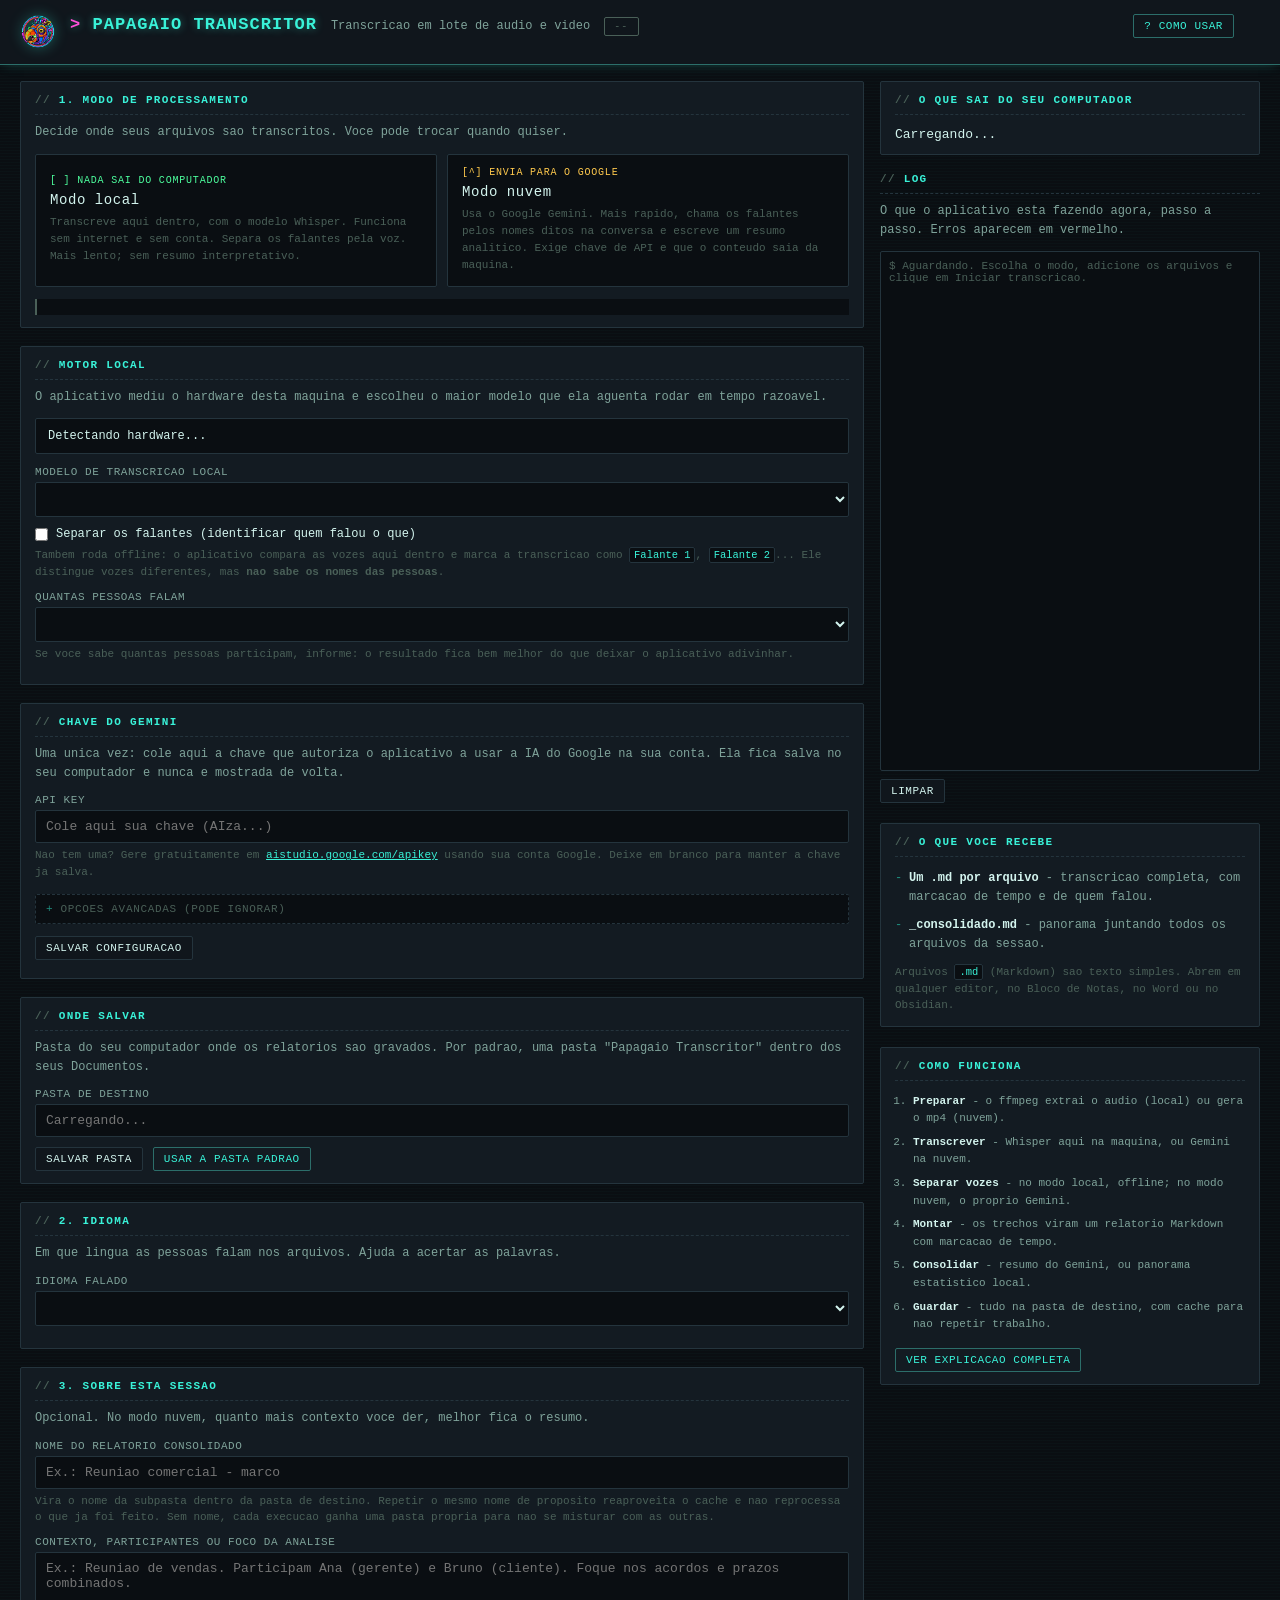
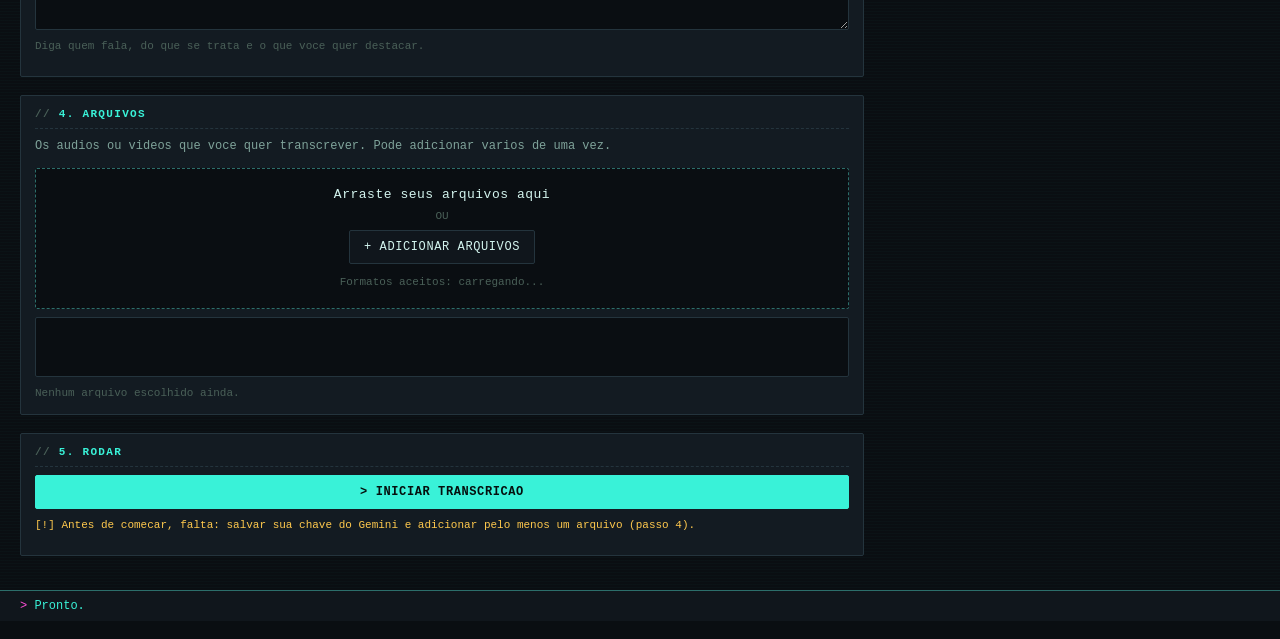
==== commit 1701bcf7: "Adiciona o logo na interface, no favicon e no README O logo entra em tres lugares: ao lado do titulo" ====
--- a/static/index.html
+++ b/static/index.html
@@ -4,10 +4,15 @@
   <meta charset="utf-8" />
   <meta name="viewport" content="width=device-width, initial-scale=1" />
   <title>Papagaio Transcritor</title>
+  <link rel="icon" type="image/png" href="/static/favicon.png" />
+  <link rel="apple-touch-icon" href="/static/logo.png" />
   <link rel="stylesheet" href="/static/style.css" />
 </head>
 <body>
   <header>
+    <!-- alt vazio de proposito: o titulo ao lado ja diz o nome, e repetir so
+         atrapalharia quem usa leitor de tela. -->
+    <img id="app-logo" src="/static/logo.png" alt="" width="36" height="36" />
     <h1 id="app-title">Papagaio Transcritor</h1>
     <div class="subtitle">Transcricao em lote de audio e video</div>
     <div id="mode-badge" class="mode-badge" title="Modo de processamento em uso">--</div>
@@ -19,7 +24,10 @@
   <div id="guide-overlay" class="overlay hidden">
     <div class="guide">
       <button class="guide-close" id="guide-close" title="Fechar">x</button>
-      <h2>Bem-vindo ao Papagaio Transcritor</h2>
+      <div class="guide-header">
+        <img class="guide-logo" src="/static/logo.png" alt="" width="96" height="96" />
+        <h2>Bem-vindo ao Papagaio Transcritor</h2>
+      </div>
       <p class="guide-lead">
         Ele pega seus audios e videos (reunioes, aulas, entrevistas, podcasts) e devolve
         um relatorio em texto com o que foi dito, mais um panorama do conteudo.
--- a/static/style.css
+++ b/static/style.css
@@ -1068,3 +1068,54 @@
 label.checkbox-label input[type="checkbox"]:disabled + span {
   color: var(--muted);
 }
+
+/* ============================================================
+   Logo
+   ============================================================ */
+
+header #app-logo {
+  width: 36px;
+  height: 36px;
+  flex-shrink: 0;
+  align-self: center;
+  /* O logo ja e neon; o halo so o assenta no cabecalho escuro. */
+  filter: drop-shadow(0 0 7px rgba(57, 242, 216, 0.35));
+}
+
+.guide-header {
+  display: flex;
+  align-items: center;
+  gap: 18px;
+  margin-bottom: 14px;
+}
+
+.guide-header h2 {
+  margin: 0;
+}
+
+.guide-logo {
+  width: 96px;
+  height: 96px;
+  flex-shrink: 0;
+  filter: drop-shadow(0 0 14px rgba(57, 242, 216, 0.3));
+}
+
+@media (max-width: 900px) {
+  .guide-header {
+    gap: 12px;
+  }
+
+  .guide-logo {
+    width: 64px;
+    height: 64px;
+  }
+}
+
+/* Telas bem estreitas: o logo do cabecalho compete por espaco com o badge de
+   modo e o botao de ajuda, e o titulo e quem precisa sobreviver. */
+@media (max-width: 560px) {
+  header #app-logo {
+    width: 28px;
+    height: 28px;
+  }
+}
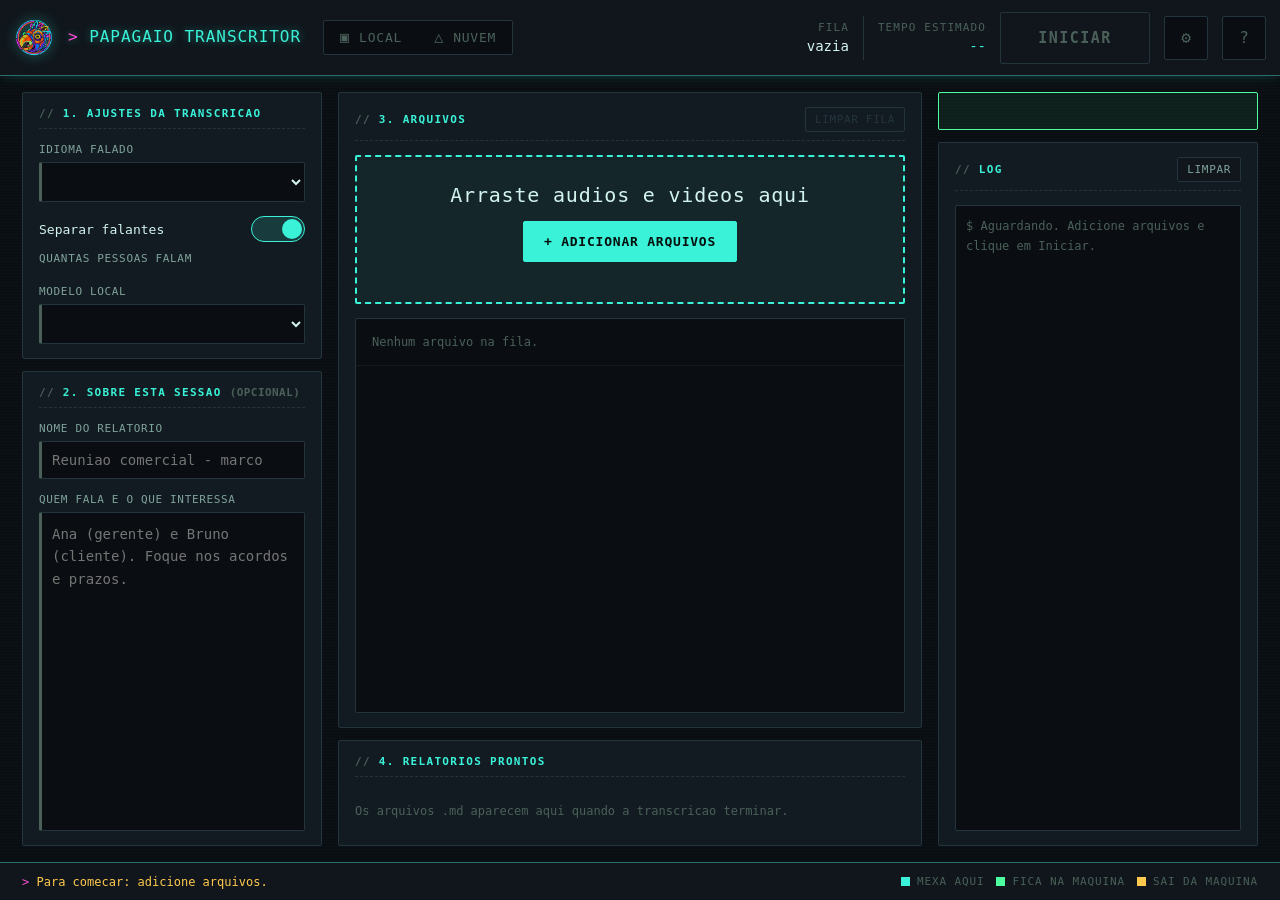
==== commit 219000a4: "Redesenha a interface para uma tela unica, sem rolagem Implementa o handoff em docs/. A tela antiga " ====
--- a/static/index.html
+++ b/static/index.html
@@ -9,18 +9,248 @@
   <link rel="stylesheet" href="/static/style.css" />
 </head>
 <body>
+
+  <!-- ===================== CABECALHO ===================== -->
   <header>
-    <!-- alt vazio de proposito: o titulo ao lado ja diz o nome, e repetir so
-         atrapalharia quem usa leitor de tela. -->
-    <img id="app-logo" src="/static/logo.png" alt="" width="36" height="36" />
-    <h1 id="app-title">Papagaio Transcritor</h1>
-    <div class="subtitle">Transcricao em lote de audio e video</div>
-    <div id="mode-badge" class="mode-badge" title="Modo de processamento em uso">--</div>
-    <button class="small ghost" id="help-btn" title="Abrir o guia de uso">? Como usar</button>
-    <div class="version" id="app-version"></div>
+    <!-- alt vazio de proposito: o titulo ao lado ja diz o nome. -->
+    <img id="app-logo" src="/static/logo.png" alt="" width="40" height="40" />
+
+    <div class="marca">
+      <div class="marca-nome" id="app-title">Papagaio Transcritor</div>
+      <div class="marca-versao" id="app-version"></div>
+    </div>
+
+    <!-- As abas de modo saem do meio da pagina para o topo: e a primeira
+         decisao do usuario e a que determina para onde o conteudo dele vai. -->
+    <div class="abas-modo" role="tablist" aria-label="Modo de processamento">
+      <button type="button" class="aba-modo" id="mode-local" role="tab" aria-selected="true">
+        <span class="aba-glifo">&#9635;</span>
+        <span class="aba-texto">
+          <span class="aba-rotulo">LOCAL</span>
+          <span class="aba-sub">nada sai daqui</span>
+        </span>
+      </button>
+      <button type="button" class="aba-modo" id="mode-cloud" role="tab" aria-selected="false">
+        <span class="aba-glifo">&#9651;</span>
+        <span class="aba-texto">
+          <span class="aba-rotulo">NUVEM</span>
+          <span class="aba-sub">envia ao Google</span>
+        </span>
+      </button>
+    </div>
+
+    <div class="medidor">
+      <div class="medidor-rotulo">Fila</div>
+      <div class="medidor-valor" id="fila-resumo">vazia</div>
+    </div>
+    <div class="divisor-vertical"></div>
+    <div class="medidor">
+      <div class="medidor-rotulo">Tempo estimado</div>
+      <div class="medidor-valor destaque" id="estimativa">--</div>
+    </div>
+
+    <button type="button" class="btn-iniciar" id="start-btn" disabled>Iniciar</button>
+
+    <button type="button" class="btn-quadrado" id="config-btn" title="Ajustes avancados">&#9881;</button>
+    <button type="button" class="btn-quadrado" id="help-btn" title="Como usar">?</button>
   </header>
 
-  <!-- ============ GUIA DE PRIMEIRO USO ============ -->
+  <!-- ===================== CORPO ===================== -->
+  <main>
+
+    <!-- ---------- coluna esquerda ---------- -->
+    <section class="coluna coluna-esq">
+      <div class="cartao">
+        <div class="cartao-titulo">1. Ajustes da transcricao</div>
+
+        <div class="campo">
+          <label for="lang-select">Idioma falado</label>
+          <select id="lang-select" class="entrada borda-neutra"></select>
+        </div>
+
+        <div class="campo">
+          <div class="linha-toggle">
+            <span class="toggle-rotulo">Separar falantes</span>
+            <button type="button" class="toggle" id="local-diarize-toggle"
+                    role="switch" aria-checked="true" aria-label="Separar falantes">
+              <span class="toggle-esfera"></span>
+            </button>
+          </div>
+          <div class="aviso-curto hidden" id="diarize-aviso"></div>
+
+          <div class="sub-campo" id="speakers-field">
+            <span class="sub-rotulo">Quantas pessoas falam</span>
+            <div class="botoes-quantidade" id="speakers-buttons"></div>
+          </div>
+        </div>
+
+        <div class="campo mode-only-local" id="campo-modelo">
+          <div class="campo-cabecalho">
+            <label for="local-model-select">Modelo local</label>
+            <span class="campo-nota" id="hardware-resumo"></span>
+          </div>
+          <select id="local-model-select" class="entrada borda-neutra"></select>
+        </div>
+
+        <div class="linha-chave mode-only-cloud hidden" id="linha-chave">
+          <span class="chave-texto" id="chave-estado"></span>
+          <button type="button" class="btn-mini" id="trocar-chave-btn">Trocar</button>
+        </div>
+      </div>
+
+      <div class="cartao cartao-cresce">
+        <div class="cartao-titulo">2. Sobre esta sessao <span class="titulo-nota">(opcional)</span></div>
+
+        <div class="campo">
+          <label for="title-input">Nome do relatorio</label>
+          <input type="text" id="title-input" class="entrada borda-neutra"
+                 placeholder="Reuniao comercial - marco" />
+        </div>
+
+        <div class="campo campo-cresce">
+          <label for="context-input">Quem fala e o que interessa</label>
+          <textarea id="context-input" class="entrada borda-neutra"
+                    placeholder="Ana (gerente) e Bruno (cliente). Foque nos acordos e prazos."></textarea>
+        </div>
+      </div>
+    </section>
+
+    <!-- ---------- coluna central ---------- -->
+    <section class="coluna coluna-centro">
+      <div class="cartao cartao-cresce">
+        <div class="cartao-titulo com-acao">
+          <span>3. Arquivos</span>
+          <button type="button" class="btn-mini btn-apaga" id="clear-files-btn" disabled>Limpar fila</button>
+        </div>
+
+        <input type="file" id="file-input" multiple />
+        <div id="dropzone">
+          <div class="dropzone-titulo">Arraste audios e videos aqui</div>
+          <button type="button" class="btn-cheio" id="add-files-btn">+ Adicionar arquivos</button>
+          <div class="dropzone-formatos" id="formats-hint"></div>
+        </div>
+
+        <ul id="file-list"></ul>
+      </div>
+
+      <div class="cartao">
+        <div class="cartao-titulo com-acao">
+          <span>4. Relatorios prontos</span>
+          <span class="campo-nota" id="destino-resumo"></span>
+        </div>
+        <div id="results"></div>
+      </div>
+    </section>
+
+    <!-- ---------- coluna direita ---------- -->
+    <section class="coluna coluna-dir">
+      <!-- O painel longo de auditoria virou um cartao de uma linha: o que o
+           usuario precisa saber a todo momento e se o conteudo sai ou nao.
+           O detalhamento completo continua no guia. -->
+      <div class="cartao-auditoria" id="audit-card">
+        <div class="auditoria-cabecalho">
+          <span class="auditoria-glifo" id="audit-glifo"></span>
+          <span class="auditoria-titulo" id="audit-titulo"></span>
+        </div>
+        <div class="auditoria-linha" id="audit-linha"></div>
+      </div>
+
+      <div class="cartao cartao-cresce">
+        <div class="cartao-titulo com-acao">
+          <span>Log</span>
+          <button type="button" class="btn-mini" id="clear-log-btn">Limpar</button>
+        </div>
+        <div id="log-box"></div>
+      </div>
+    </section>
+  </main>
+
+  <!-- ===================== RODAPE ===================== -->
+  <footer>
+    <div class="status" id="status-bar">Pronto.</div>
+    <div class="legenda">
+      <span><i class="cor-acao-bg"></i>mexa aqui</span>
+      <span><i class="cor-local-bg"></i>fica na maquina</span>
+      <span><i class="cor-nuvem-bg"></i>sai da maquina</span>
+      <span><i class="cor-neutra-bg"></i>ja configurado</span>
+      <span><i class="cor-apaga-bg"></i>apaga coisas</span>
+    </div>
+  </footer>
+
+  <!-- ===================== MODAL DE AJUSTES ===================== -->
+  <div id="config-overlay" class="overlay hidden">
+    <div class="modal modal-config">
+      <div class="modal-cabecalho">
+        <div class="modal-titulo">Ajustes que voce configura uma vez</div>
+        <button type="button" class="btn-fechar" id="config-close" title="Fechar">&#215;</button>
+      </div>
+
+      <div class="campo">
+        <label for="output-dir">Pasta de destino</label>
+        <input type="text" id="output-dir" class="entrada borda-neutra" />
+        <div class="hint" id="output-dir-hint"></div>
+      </div>
+
+      <div class="campo">
+        <label for="api-key">Chave do Gemini <span class="marca-nuvem">(so no modo nuvem)</span></label>
+        <input type="password" id="api-key" class="entrada borda-nuvem" placeholder="AIza..." />
+        <div class="hint">
+          Gratuita em
+          <a href="https://aistudio.google.com/apikey" target="_blank" rel="noopener">aistudio.google.com/apikey</a>.
+          Em branco mantem a chave atual.
+        </div>
+        <div class="api-status" id="api-status"></div>
+      </div>
+
+      <details class="avancado">
+        <summary>Modelos do Gemini (pode ignorar)</summary>
+        <div class="linha-dupla">
+          <div class="campo">
+            <label for="transcription-model">Transcricao</label>
+            <input type="text" id="transcription-model" class="entrada borda-neutra" />
+          </div>
+          <div class="campo">
+            <label for="summary-model">Resumo</label>
+            <input type="text" id="summary-model" class="entrada borda-neutra" />
+          </div>
+        </div>
+      </details>
+
+      <div class="modal-rodape">
+        <button type="button" class="btn-fantasma" id="config-cancel">Cancelar</button>
+        <button type="button" class="btn-cheio" id="config-save">Salvar</button>
+      </div>
+    </div>
+  </div>
+
+  <!-- ===================== MODAL DE AJUDA (curto) ===================== -->
+  <div id="help-overlay" class="overlay hidden">
+    <div class="modal modal-ajuda">
+      <div class="ajuda-cabecalho">
+        <img src="/static/logo.png" alt="" width="64" height="64" class="ajuda-logo" />
+        <div class="ajuda-titulo">Tres passos</div>
+        <button type="button" class="btn-fechar" id="help-close" title="Fechar">&#215;</button>
+      </div>
+
+      <ol class="ajuda-passos">
+        <li>Escolha <strong class="cor-local">LOCAL</strong> (nada sai daqui) ou
+          <strong class="cor-nuvem">NUVEM</strong> (envia ao Google, resume melhor).</li>
+        <li>Arraste seus audios e videos.</li>
+        <li>Clique em <strong class="cor-acao">INICIAR</strong> e baixe os .md no fim.</li>
+      </ol>
+
+      <div class="ajuda-nota">
+        O resto tem padrao que funciona. As cores na tela dizem o que pedir atencao:
+        ciano voce mexe, verde fica na maquina, amarelo sai da maquina, cinza ja esta resolvido.
+      </div>
+
+      <div class="modal-rodape">
+        <button type="button" class="btn-fantasma" id="ver-guia-btn">Ver guia completo</button>
+        <button type="button" class="btn-cheio" id="help-ok">Entendi</button>
+      </div>
+    </div>
+  </div>
+
   <div id="guide-overlay" class="overlay hidden">
     <div class="guide">
       <button class="guide-close" id="guide-close" title="Fechar">x</button>
@@ -51,18 +281,19 @@
         </div>
       </div>
       <p class="guide-lead">
-        Voce escolhe no passo 1 e pode trocar quando quiser. O painel
-        <em>O que sai do seu computador</em>, na coluna da direita, mostra a qualquer momento
-        exatamente o que e enviado no modo ativo.
+        Voce escolhe nas abas <em>LOCAL</em> e <em>NUVEM</em>, no topo da tela, e pode trocar
+        quando quiser. O cartao colorido no alto da coluna da direita diz, a qualquer momento,
+        se o conteudo sai ou nao da maquina no modo ativo.
       </p>
 
       <ol class="guide-steps">
         <li>
           <strong>Escolha o modo</strong>
           <p>
-            Se o conteudo for sensivel (dados de pacientes, juridico, informacao confidencial),
-            use o <em>modo local</em> — ele tambem separa os falantes. Se voce quer velocidade,
-            um resumo bem escrito e falantes chamados pelo nome, use o <em>modo nuvem</em>.
+            Nas abas do topo. Se o conteudo for sensivel (dados de pacientes, juridico,
+            informacao confidencial), use <em>LOCAL</em> — ele tambem separa os falantes. Se
+            voce quer velocidade, um resumo bem escrito e falantes chamados pelo nome, use
+            <em>NUVEM</em>.
           </p>
         </li>
         <li>
@@ -74,8 +305,9 @@
           <p>
             Abra <a href="https://aistudio.google.com/apikey" target="_blank" rel="noopener">aistudio.google.com/apikey</a>,
             entre com sua conta Google, clique em <em>Create API key</em> e copie o codigo
-            (algo como <code>AIza...</code>). Cole no campo <em>API key</em> e clique em
-            <em>Salvar configuracao</em>. Fica guardado na sua maquina; voce so faz isso uma vez.
+            (algo como <code>AIza...</code>). No aplicativo, abra a <em>engrenagem</em> no canto
+            superior direito, cole no campo <em>Chave do Gemini</em> e clique em <em>Salvar</em>.
+            Fica guardado na sua maquina; voce so faz isso uma vez.
           </p>
           <p>No modo local nao existe chave nem conta: nada a configurar.</p>
         </li>
@@ -94,9 +326,10 @@
         <li>
           <strong>Adicione os arquivos e inicie</strong>
           <p>
-            Arraste os arquivos ou clique em <em>Adicionar arquivos</em>. O aplicativo mostra
-            uma estimativa de tempo antes de comecar. Acompanhe pelo painel <em>Log</em>.
-            Nao feche a aba enquanto estiver processando.
+            Arraste para a area do meio, ou clique em <em>Adicionar arquivos</em>. O topo da
+            tela mostra a fila e uma estimativa de tempo antes de comecar. Clique em
+            <em>INICIAR</em> e acompanhe pelo painel <em>Log</em>, a direita. Nao feche a aba
+            enquanto estiver processando.
           </p>
         </li>
         <li>
@@ -105,7 +338,7 @@
             Ao terminar, os arquivos aparecem prontos para baixar: um por arquivo enviado e um
             <em>_consolidado</em> juntando tudo. Quando ha mais de um, aparece tambem um botao
             para baixar todos de uma vez em <code>.zip</code>. Eles ficam salvos na pasta de
-            destino que voce escolheu em <em>Onde salvar</em> — por padrao, dentro dos seus
+            destino que voce escolheu na <em>engrenagem</em> — por padrao, dentro dos seus
             Documentos.
           </p>
         </li>
@@ -202,8 +435,8 @@
           O audio, o video e o texto nunca saem da maquina. A unica excecao e o download do
           modelo Whisper na primeira vez que voce usa um tamanho — sao arquivos do modelo
           vindo de um repositorio publico, sem nada seu no caminho. Feito isso, o modo local
-          funciona com a internet desligada. O painel <em>O que sai do seu computador</em>
-          detalha isso.
+          funciona com a internet desligada. O cartao colorido no alto da coluna da direita
+          mostra isso a qualquer momento.
         </dd>
 
         <dt>Como funciona a separacao de falantes no modo local?</dt>
@@ -244,235 +477,6 @@
     </div>
   </div>
 
-  <main>
-    <div class="col-left">
-
-      <!-- ===================== PASSO 1: MODO ===================== -->
-      <section class="block" id="block-mode">
-        <div class="section-title">1. Modo de processamento</div>
-        <p class="explain">
-          Decide onde seus arquivos sao transcritos. Voce pode trocar quando quiser.
-        </p>
-
-        <div class="mode-picker">
-          <button type="button" class="mode-card" id="mode-local" data-mode="local">
-            <div class="mode-card-tag safe">Nada sai do computador</div>
-            <div class="mode-card-title">Modo local</div>
-            <div class="mode-card-desc">
-              Transcreve aqui dentro, com o modelo Whisper. Funciona sem internet e sem conta.
-              Separa os falantes pela voz. Mais lento; sem resumo interpretativo.
-            </div>
-          </button>
-
-          <button type="button" class="mode-card" id="mode-cloud" data-mode="cloud">
-            <div class="mode-card-tag net">Envia para o Google</div>
-            <div class="mode-card-title">Modo nuvem</div>
-            <div class="mode-card-desc">
-              Usa o Google Gemini. Mais rapido, chama os falantes pelos nomes ditos na conversa
-              e escreve um resumo analitico. Exige chave de API e que o conteudo saia da maquina.
-            </div>
-          </button>
-        </div>
-
-        <div id="mode-note" class="mode-note"></div>
-      </section>
-
-      <!-- ============ HARDWARE / MODELO (so no modo local) ============ -->
-      <section class="block mode-only-local" id="block-local">
-        <div class="section-title">Motor local</div>
-        <p class="explain">
-          O aplicativo mediu o hardware desta maquina e escolheu o maior modelo que ela
-          aguenta rodar em tempo razoavel.
-        </p>
-
-        <div id="hardware-box" class="hardware-box">Detectando hardware...</div>
-
-        <div class="field" style="margin-top:12px">
-          <label for="local-model-select">Modelo de transcricao local</label>
-          <select id="local-model-select"></select>
-          <div class="hint" id="local-model-hint"></div>
-        </div>
-
-        <div class="field" id="diarize-field">
-          <label class="checkbox-label" for="local-diarize-toggle">
-            <input type="checkbox" id="local-diarize-toggle" />
-            <span>Separar os falantes (identificar quem falou o que)</span>
-          </label>
-          <div class="hint">
-            Tambem roda offline: o aplicativo compara as vozes aqui dentro e marca a transcricao
-            como <code>Falante 1</code>, <code>Falante 2</code>... Ele distingue vozes diferentes,
-            mas <strong>nao sabe os nomes das pessoas</strong>.
-          </div>
-        </div>
-
-        <div class="field" id="speakers-field">
-          <label for="local-speakers-select">Quantas pessoas falam</label>
-          <select id="local-speakers-select"></select>
-          <div class="hint">
-            Se voce sabe quantas pessoas participam, informe: o resultado fica bem melhor do que
-            deixar o aplicativo adivinhar.
-          </div>
-        </div>
-
-        <div class="hint" id="local-diarize-hint"></div>
-      </section>
-
-      <!-- ============ CHAVE GEMINI (so no modo nuvem) ============ -->
-      <section class="block mode-only-cloud" id="block-gemini">
-        <div class="section-title">Chave do Gemini</div>
-        <p class="explain">
-          Uma unica vez: cole aqui a chave que autoriza o aplicativo a usar a IA do Google na sua
-          conta. Ela fica salva no seu computador e nunca e mostrada de volta.
-        </p>
-        <div class="row">
-          <div class="field">
-            <label for="api-key">API key</label>
-            <input type="password" id="api-key" placeholder="Cole aqui sua chave (AIza...)" />
-            <div class="hint">
-              Nao tem uma? Gere gratuitamente em
-              <a href="https://aistudio.google.com/apikey" target="_blank" rel="noopener">aistudio.google.com/apikey</a>
-              usando sua conta Google. Deixe em branco para manter a chave ja salva.
-            </div>
-          </div>
-        </div>
-
-        <details class="advanced">
-          <summary>Opcoes avancadas (pode ignorar)</summary>
-          <div class="row">
-            <div class="field">
-              <label for="transcription-model">Modelo de transcricao</label>
-              <input type="text" id="transcription-model" />
-            </div>
-            <div class="field">
-              <label for="summary-model">Modelo de resumo</label>
-              <input type="text" id="summary-model" />
-            </div>
-          </div>
-          <div class="hint">
-            Sao as versoes da IA do Google usadas para transcrever e para resumir.
-            Os padroes ja funcionam bem.
-          </div>
-        </details>
-
-        <button class="small" id="save-config-btn">Salvar configuracao</button>
-        <div class="api-status" id="api-status"></div>
-      </section>
-
-      <section class="block" id="block-output">
-        <div class="section-title">Onde salvar</div>
-        <p class="explain">
-          Pasta do seu computador onde os relatorios sao gravados. Por padrao, uma pasta
-          "Papagaio Transcritor" dentro dos seus Documentos.
-        </p>
-        <div class="field">
-          <label for="output-dir">Pasta de destino</label>
-          <input type="text" id="output-dir" spellcheck="false" placeholder="Carregando..." />
-          <div class="hint" id="output-dir-hint"></div>
-        </div>
-        <div class="row">
-          <button class="small" id="save-output-dir-btn">Salvar pasta</button>
-          <button class="small ghost" id="reset-output-dir-btn">Usar a pasta padrao</button>
-        </div>
-      </section>
-
-      <section class="block">
-        <div class="section-title">2. Idioma</div>
-        <p class="explain">Em que lingua as pessoas falam nos arquivos. Ajuda a acertar as palavras.</p>
-        <div class="row">
-          <div class="field">
-            <label for="lang-select">Idioma falado</label>
-            <select id="lang-select"></select>
-          </div>
-        </div>
-      </section>
-
-      <section class="block">
-        <div class="section-title">3. Sobre esta sessao</div>
-        <p class="explain">Opcional. No modo nuvem, quanto mais contexto voce der, melhor fica o resumo.</p>
-        <div class="field">
-          <label for="title-input">Nome do relatorio consolidado</label>
-          <input type="text" id="title-input" placeholder="Ex.: Reuniao comercial - marco" />
-          <div class="hint">
-            Vira o nome da subpasta dentro da pasta de destino. Repetir o mesmo nome de
-            proposito reaproveita o cache e nao reprocessa o que ja foi feito. Sem nome,
-            cada execucao ganha uma pasta propria para nao se misturar com as outras.
-          </div>
-        </div>
-        <div class="field">
-          <label for="context-input">Contexto, participantes ou foco da analise</label>
-          <textarea id="context-input" rows="4"
-            placeholder="Ex.: Reuniao de vendas. Participam Ana (gerente) e Bruno (cliente). Foque nos acordos e prazos combinados."></textarea>
-          <div class="hint" id="context-hint">
-            Diga quem fala, do que se trata e o que voce quer destacar.
-          </div>
-        </div>
-      </section>
-
-      <section class="block">
-        <div class="section-title">4. Arquivos</div>
-        <p class="explain">Os audios ou videos que voce quer transcrever. Pode adicionar varios de uma vez.</p>
-        <input type="file" id="file-input" multiple />
-        <div id="dropzone">
-          <div class="dropzone-main">Arraste seus arquivos aqui</div>
-          <div class="dropzone-sub">ou</div>
-          <button id="add-files-btn">+ Adicionar arquivos</button>
-          <div class="hint" id="formats-hint">Formatos aceitos: carregando...</div>
-        </div>
-        <ul id="file-list"></ul>
-        <div class="hint" id="file-summary"></div>
-        <div id="estimate-box" class="estimate-box hidden"></div>
-      </section>
-
-      <section class="block">
-        <div class="section-title">5. Rodar</div>
-        <p class="explain" id="run-explain"></p>
-        <button class="primary" id="start-btn" style="width:100%">Iniciar transcricao</button>
-        <div class="hint" id="start-hint"></div>
-        <div id="results"></div>
-      </section>
-    </div>
-
-    <div class="col-right">
-      <!-- ============ PAINEL DE AUDITORIA ============ -->
-      <section class="block audit" id="audit-panel">
-        <div class="section-title">O que sai do seu computador</div>
-        <div id="audit-body">Carregando...</div>
-      </section>
-
-      <div class="section-title">Log</div>
-      <p class="explain">O que o aplicativo esta fazendo agora, passo a passo. Erros aparecem em vermelho.</p>
-      <div id="log-box"><div class="dim">Aguardando. Escolha o modo, adicione os arquivos e clique em Iniciar transcricao.</div></div>
-      <button class="small" id="clear-log-btn" style="margin-top:8px">Limpar</button>
-
-      <div class="side-help">
-        <div class="section-title">O que voce recebe</div>
-        <ul class="plain-list">
-          <li><strong>Um .md por arquivo</strong> - transcricao completa, com marcacao de tempo e de quem falou.</li>
-          <li><strong>_consolidado.md</strong> - panorama juntando todos os arquivos da sessao.</li>
-        </ul>
-        <div class="hint">
-          Arquivos <code>.md</code> (Markdown) sao texto simples. Abrem em qualquer editor,
-          no Bloco de Notas, no Word ou no Obsidian.
-        </div>
-      </div>
-
-      <div class="side-help">
-        <div class="section-title">Como funciona</div>
-        <ol class="plain-steps">
-          <li><strong>Preparar</strong> - o ffmpeg extrai o audio (local) ou gera o mp4 (nuvem).</li>
-          <li><strong>Transcrever</strong> - Whisper aqui na maquina, ou Gemini na nuvem.</li>
-          <li><strong>Separar vozes</strong> - no modo local, offline; no modo nuvem, o proprio Gemini.</li>
-          <li><strong>Montar</strong> - os trechos viram um relatorio Markdown com marcacao de tempo.</li>
-          <li><strong>Consolidar</strong> - resumo do Gemini, ou panorama estatistico local.</li>
-          <li><strong>Guardar</strong> - tudo na pasta de destino, com cache para nao repetir trabalho.</li>
-        </ol>
-        <button class="small ghost" id="method-btn" style="margin-top:4px">Ver explicacao completa</button>
-      </div>
-    </div>
-  </main>
-
-  <div id="status-bar">Pronto.</div>
-
   <script src="/static/app.js"></script>
 </body>
 </html>
--- a/static/style.css
+++ b/static/style.css
@@ -1,3 +1,11 @@
+/* ============================================================
+   Papagaio Transcritor - tela unica, sem rolagem de pagina
+
+   Layout: header 76px + main (3 colunas, flex:1) + footer 38px.
+   So tres areas rolam por dentro: lista de arquivos, log e o textarea
+   de contexto. A pagina em si nunca rola.
+   ============================================================ */
+
 :root {
   --bg: #0a0e12;
   --bg-raised: #10161c;
@@ -13,237 +21,899 @@
   --text: #d3f4ee;
   --subtext: #7fa39a;
   --muted: #4a6058;
+
+  /* Codigo de cor - a razao de ser deste redesenho. Os apelidos abaixo dizem
+     o SIGNIFICADO, nao o tom, para o motivo de cada cor ficar explicito no
+     lugar em que ela e usada. A legenda no rodape ensina isso ao usuario. */
+  --cor-acao: var(--accent);     /* voce precisa mexer aqui agora */
+  --cor-local: var(--success);   /* fica na sua maquina */
+  --cor-nuvem: var(--warning);   /* sai da sua maquina */
+  --cor-neutra: var(--muted);    /* ja configurado, pode ignorar */
+  --cor-apaga: var(--accent2);   /* apaga ou e irreversivel */
 }
 
 * {
   box-sizing: border-box;
 }
 
+html,
 body {
   margin: 0;
-  background: var(--bg);
-  background-image:
-    repeating-linear-gradient(180deg, rgba(57, 242, 216, 0.02) 0px, rgba(57, 242, 216, 0.02) 1px, transparent 1px, transparent 3px);
+  height: 100%;
+  overflow: hidden;
+}
+
+body {
+  display: flex;
+  flex-direction: column;
+  background: var(--bg);
+  background-image: repeating-linear-gradient(
+    180deg,
+    rgba(57, 242, 216, 0.02) 0px,
+    rgba(57, 242, 216, 0.02) 1px,
+    transparent 1px,
+    transparent 3px
+  );
   color: var(--text);
   font-family: "Consolas", "SFMono-Regular", "JetBrains Mono", monospace;
   font-size: 13px;
 }
 
+a {
+  color: var(--accent);
+}
+
+a:hover {
+  color: var(--accent2);
+}
+
+::-webkit-scrollbar {
+  width: 8px;
+  height: 8px;
+}
+
+::-webkit-scrollbar-thumb {
+  background: var(--border);
+}
+
+::-webkit-scrollbar-track {
+  background: var(--bg);
+}
+
+.hidden {
+  display: none !important;
+}
+
+/* ============================================================
+   Cabecalho
+   ============================================================ */
+
 header {
+  flex-shrink: 0;
+  height: 76px;
+  display: flex;
+  align-items: center;
+  gap: 20px;
+  padding: 0 22px;
   background: var(--bg-raised);
-  padding: 14px 20px;
-  display: flex;
-  align-items: baseline;
-  gap: 14px;
   border-bottom: 1px solid var(--border-bright);
   box-shadow: 0 1px 12px -4px rgba(57, 242, 216, 0.35);
 }
 
-header h1 {
-  font-size: 17px;
-  color: var(--accent);
-  margin: 0;
+#app-logo {
+  width: 40px;
+  height: 40px;
+  flex-shrink: 0;
+  filter: drop-shadow(0 0 7px rgba(57, 242, 216, 0.35));
+}
+
+.marca {
+  display: flex;
+  flex-direction: column;
+  gap: 3px;
+}
+
+.marca-nome {
+  font-size: 16px;
+  color: var(--accent);
   letter-spacing: 0.06em;
   text-transform: uppercase;
   text-shadow: 0 0 8px rgba(57, 242, 216, 0.45);
-}
-
-header h1::before {
+  white-space: nowrap;
+}
+
+.marca-nome::before {
   content: "> ";
   color: var(--accent2);
 }
 
-header .subtitle {
-  font-size: 12px;
+.marca-versao {
+  font-size: 11px;
+  color: var(--muted);
+  letter-spacing: 0.04em;
+}
+
+/* --- abas de modo --- */
+.abas-modo {
+  display: flex;
+  align-items: stretch;
+  border: 1px solid var(--border);
+  border-radius: 2px;
+  background: var(--bg);
+  margin-left: 8px;
+  flex-shrink: 0;
+}
+
+.aba-modo {
+  cursor: pointer;
+  display: flex;
+  align-items: center;
+  gap: 10px;
+  padding: 9px 16px;
+  border: 0;
+  border-radius: 2px;
+  background: transparent;
+  color: var(--muted);
+  font-family: inherit;
+  text-transform: uppercase;
+  transition: background 0.15s, color 0.15s;
+}
+
+.aba-glifo {
+  font-size: 15px;
+  line-height: 1;
+}
+
+.aba-texto {
+  display: flex;
+  flex-direction: column;
+  align-items: flex-start;
+  gap: 2px;
+}
+
+.aba-rotulo {
+  font-size: 13px;
+  letter-spacing: 0.06em;
+}
+
+.aba-sub {
+  font-size: 10px;
+  letter-spacing: 0.04em;
+  text-transform: none;
+}
+
+#mode-local.ativa {
+  background: rgba(77, 255, 158, 0.1);
+  box-shadow: inset 0 0 0 1px var(--cor-local);
+  color: var(--cor-local);
+}
+
+#mode-cloud.ativa {
+  background: rgba(255, 201, 77, 0.1);
+  box-shadow: inset 0 0 0 1px var(--cor-nuvem);
+  color: var(--cor-nuvem);
+}
+
+.aba-modo.indisponivel {
+  opacity: 0.55;
+}
+
+/* --- medidores (fila / estimativa) --- */
+.medidor {
+  display: flex;
+  flex-direction: column;
+  gap: 4px;
+  align-items: flex-end;
+  white-space: nowrap;
+}
+
+/* :first-of-type olharia o tipo do elemento (div), e o primeiro div do header
+   e a marca - a regra nunca casaria. Empurrar a partir das abas e direto. */
+.abas-modo {
+  margin-right: auto;
+}
+
+.medidor-rotulo {
+  font-size: 11px;
+  color: var(--muted);
+  text-transform: uppercase;
+  letter-spacing: 0.1em;
+}
+
+.medidor-valor {
+  font-size: 14px;
+  color: var(--text);
+}
+
+.medidor-valor.destaque {
+  color: var(--cor-acao);
+}
+
+.divisor-vertical {
+  width: 1px;
+  height: 44px;
+  background: var(--border);
+  flex-shrink: 0;
+}
+
+/* ============================================================
+   Botoes
+   ============================================================ */
+
+.btn-iniciar {
+  min-width: 210px;
+  height: 52px;
+  flex-shrink: 0;
+  border-radius: 2px;
+  font-family: inherit;
+  font-size: 15px;
+  font-weight: 700;
+  letter-spacing: 0.1em;
+  text-transform: uppercase;
+  cursor: pointer;
+  border: 1px solid var(--cor-acao);
+  background: var(--cor-acao);
+  color: #05100e;
+  box-shadow: 0 0 18px -6px rgba(57, 242, 216, 0.8);
+  transition: background 0.15s, border-color 0.15s;
+}
+
+.btn-iniciar:disabled {
+  cursor: not-allowed;
+  border-color: var(--border);
+  background: var(--bg-raised);
+  color: var(--muted);
+  box-shadow: none;
+}
+
+.btn-quadrado {
+  cursor: pointer;
+  width: 44px;
+  height: 44px;
+  flex-shrink: 0;
+  border: 1px solid var(--border);
+  border-radius: 2px;
+  background: var(--bg);
+  color: var(--muted);
+  font-family: inherit;
+  font-size: 16px;
+  transition: border-color 0.15s, color 0.15s;
+}
+
+.btn-quadrado:hover {
+  border-color: var(--border-bright);
+  color: var(--accent);
+}
+
+.btn-mini {
+  cursor: pointer;
+  border: 1px solid var(--border);
+  border-radius: 2px;
+  background: var(--bg-raised);
   color: var(--subtext);
-}
-
-header .version {
-  margin-left: auto;
+  font-family: inherit;
   font-size: 11px;
-  color: var(--muted);
-}
+  text-transform: uppercase;
+  letter-spacing: 0.06em;
+  padding: 5px 9px;
+  transition: border-color 0.15s, color 0.15s;
+}
+
+.btn-mini:hover:not(:disabled) {
+  border-color: var(--border-bright);
+  color: var(--accent);
+}
+
+/* Magenta = apaga coisas. Desabilitado fica inerte, sem convite ao clique. */
+.btn-apaga:not(:disabled) {
+  border-color: var(--cor-apaga);
+  color: var(--cor-apaga);
+  background: transparent;
+}
+
+.btn-apaga:not(:disabled):hover {
+  border-color: var(--cor-apaga);
+  color: var(--cor-apaga);
+  background: rgba(255, 79, 216, 0.08);
+}
+
+.btn-mini:disabled {
+  border-color: var(--border);
+  color: var(--border);
+  background: transparent;
+  cursor: default;
+}
+
+.btn-cheio {
+  cursor: pointer;
+  border: 1px solid var(--cor-acao);
+  border-radius: 2px;
+  background: var(--cor-acao);
+  color: #05100e;
+  font-family: inherit;
+  font-size: 13px;
+  font-weight: 700;
+  text-transform: uppercase;
+  letter-spacing: 0.06em;
+  padding: 12px 20px;
+}
+
+.btn-fantasma {
+  cursor: pointer;
+  border: 1px solid var(--border);
+  border-radius: 2px;
+  background: var(--bg-raised);
+  color: var(--subtext);
+  font-family: inherit;
+  font-size: 12px;
+  text-transform: uppercase;
+  letter-spacing: 0.06em;
+  padding: 10px 14px;
+  transition: border-color 0.15s, color 0.15s;
+}
+
+.btn-fantasma:hover {
+  border-color: var(--border-bright);
+  color: var(--accent);
+}
+
+.btn-fechar {
+  cursor: pointer;
+  border: 1px solid var(--border);
+  border-radius: 2px;
+  background: transparent;
+  color: var(--subtext);
+  font-family: inherit;
+  font-size: 13px;
+  padding: 3px 9px;
+  transition: border-color 0.15s, color 0.15s;
+}
+
+.btn-fechar:hover {
+  border-color: var(--error);
+  color: var(--error);
+}
+
+/* ============================================================
+   Corpo: tres colunas
+   ============================================================ */
 
 main {
+  flex: 1;
+  min-height: 0;
   display: flex;
   gap: 16px;
-  padding: 16px 20px;
-  max-width: 1400px;
-  margin: 0 auto;
-}
-
-.col-left {
+  padding: 16px 22px;
+}
+
+.coluna {
+  display: flex;
+  flex-direction: column;
+  gap: 12px;
+  min-height: 0;
+}
+
+.coluna-esq {
+  width: 400px;
+  flex-shrink: 0;
+}
+
+.coluna-centro {
   flex: 1;
   min-width: 0;
 }
 
-.col-right {
-  width: 380px;
+.coluna-dir {
+  width: 440px;
   flex-shrink: 0;
 }
 
-section.block {
-  margin-bottom: 18px;
+.cartao {
   border: 1px solid var(--border);
   background: var(--surface);
-  padding: 12px 14px;
-  border-radius: 2px;
-}
-
-.section-title {
+  border-radius: 2px;
+  padding: 14px 16px;
+  display: flex;
+  flex-direction: column;
+  gap: 14px;
+}
+
+.cartao-cresce {
+  flex: 1;
+  min-height: 0;
+}
+
+.cartao-titulo {
   font-size: 11px;
   font-weight: 700;
   color: var(--accent);
   letter-spacing: 0.12em;
   text-transform: uppercase;
-  margin: 0 0 12px;
   padding-bottom: 8px;
   border-bottom: 1px dashed var(--border);
-}
-
-.section-title::before {
+  flex-shrink: 0;
+}
+
+.cartao-titulo::before {
   content: "// ";
   color: var(--muted);
 }
 
-label {
-  display: block;
+.cartao-titulo.com-acao {
+  display: flex;
+  align-items: center;
+  justify-content: space-between;
+  gap: 12px;
+}
+
+/* Com o titulo em flex, o ::before do container viraria um item proprio e o
+   space-between jogaria o texto para o meio. O prefixo passa para o span. */
+.cartao-titulo.com-acao::before {
+  content: none;
+}
+
+.cartao-titulo.com-acao > span:first-child::before {
+  content: "// ";
+  color: var(--muted);
+}
+
+.cartao-titulo .campo-nota {
+  text-transform: none;
+  letter-spacing: normal;
+  font-weight: 400;
+  max-width: 45%;
+}
+
+.titulo-nota {
+  color: var(--muted);
+  letter-spacing: 0.04em;
+}
+
+/* ============================================================
+   Campos
+   ============================================================ */
+
+.campo {
+  display: flex;
+  flex-direction: column;
+  gap: 6px;
+}
+
+.campo-cresce {
+  flex: 1;
+  min-height: 0;
+}
+
+.campo-cabecalho {
+  display: flex;
+  align-items: baseline;
+  justify-content: space-between;
+  gap: 10px;
+}
+
+.campo-nota {
+  font-size: 11px;
+  color: var(--muted);
+  white-space: nowrap;
+  overflow: hidden;
+  text-overflow: ellipsis;
+}
+
+label,
+.sub-rotulo {
   font-size: 11px;
   color: var(--subtext);
   text-transform: uppercase;
-  letter-spacing: 0.05em;
-  margin-bottom: 4px;
-}
-
-input[type="text"],
-input[type="password"],
-select,
-textarea {
+  letter-spacing: 0.06em;
+}
+
+.entrada {
   width: 100%;
   background: var(--bg);
   border: 1px solid var(--border);
   color: var(--text);
   border-radius: 2px;
-  padding: 8px 10px;
-  font-size: 13px;
+  padding: 10px;
+  font-size: 14px;
   font-family: inherit;
 }
 
-input:focus,
-select:focus,
-textarea:focus {
+/* A borda esquerda grossa e onde o codigo de cor aparece em cada campo. */
+.borda-neutra {
+  border-left: 3px solid var(--cor-neutra);
+}
+
+.borda-acao {
+  border-left: 3px solid var(--cor-acao);
+}
+
+.borda-nuvem {
+  border-left: 3px solid var(--cor-nuvem);
+}
+
+.borda-local {
+  border-left: 3px solid var(--cor-local);
+}
+
+.entrada:focus {
   outline: none;
   border-color: var(--accent);
   box-shadow: 0 0 0 1px var(--accent-dim);
 }
 
-textarea {
-  resize: vertical;
-}
-
-.row {
-  display: flex;
+textarea.entrada {
+  resize: none;
+  line-height: 1.6;
+  flex: 1;
+  min-height: 0;
+}
+
+.hint {
+  font-size: 11px;
+  color: var(--muted);
+  line-height: 1.5;
+}
+
+.hint.ok-hint {
+  color: var(--success);
+}
+
+.hint.warn-hint {
+  color: var(--warning);
+}
+
+.aviso-curto {
+  font-size: 11px;
+  color: var(--warning);
+  line-height: 1.45;
+}
+
+.api-status {
+  font-size: 12px;
+  letter-spacing: 0.03em;
+}
+
+.api-status.ok {
+  color: var(--success);
+}
+
+.api-status.warn {
+  color: var(--warning);
+}
+
+/* --- toggle "separar falantes" --- */
+.linha-toggle {
+  display: flex;
+  align-items: center;
+  justify-content: space-between;
+  gap: 12px;
+}
+
+.toggle-rotulo {
+  font-size: 13px;
+  color: var(--text);
+}
+
+.toggle {
+  cursor: pointer;
+  width: 54px;
+  height: 26px;
+  flex-shrink: 0;
+  border-radius: 14px;
+  padding: 2px;
+  display: flex;
+  align-items: center;
+  justify-content: flex-start;
+  border: 1px solid var(--border);
+  background: var(--bg);
+  transition: border-color 0.15s, background 0.15s;
+}
+
+.toggle[aria-checked="true"] {
+  justify-content: flex-end;
+  border-color: var(--cor-acao);
+  background: rgba(57, 242, 216, 0.15);
+}
+
+.toggle-esfera {
+  width: 20px;
+  height: 20px;
+  border-radius: 50%;
+  display: block;
+  background: var(--muted);
+  transition: background 0.15s;
+}
+
+.toggle[aria-checked="true"] .toggle-esfera {
+  background: var(--cor-acao);
+}
+
+.toggle:disabled {
+  cursor: not-allowed;
+  opacity: 0.5;
+}
+
+.sub-campo {
+  display: flex;
+  flex-direction: column;
+  gap: 6px;
+  margin-top: 4px;
+}
+
+.botoes-quantidade {
+  display: flex;
+  gap: 6px;
+}
+
+.botoes-quantidade button {
+  flex: 1;
+  cursor: pointer;
+  padding: 9px 0;
+  font-family: inherit;
+  font-size: 13px;
+  border-radius: 2px;
+  border: 1px solid var(--border);
+  background: var(--bg);
+  color: var(--subtext);
+  transition: border-color 0.15s, background 0.15s, color 0.15s;
+}
+
+.botoes-quantidade button.selecionado {
+  border-color: var(--cor-acao);
+  background: rgba(57, 242, 216, 0.1);
+  color: var(--cor-acao);
+}
+
+/* --- linha compacta da chave (modo nuvem) --- */
+.linha-chave {
+  display: flex;
+  align-items: center;
+  justify-content: space-between;
   gap: 10px;
-}
-
-.row > div {
-  flex: 1;
-}
-
-.field {
-  margin-bottom: 10px;
-}
-
-button {
-  cursor: pointer;
-  border: 1px solid var(--border);
-  border-radius: 2px;
-  font-size: 12px;
-  font-family: inherit;
-  text-transform: uppercase;
-  letter-spacing: 0.05em;
-  padding: 9px 14px;
-  background: var(--bg-raised);
-  color: var(--text);
-}
-
-button:hover {
-  border-color: var(--accent-dim);
-  color: var(--accent);
-}
-
-button.primary {
-  background: var(--accent);
-  color: #05100e;
-  font-weight: 700;
-  border-color: var(--accent);
-}
-
-button.primary::before {
-  content: "> ";
-}
-
-button.primary:hover {
-  background: var(--accent2);
-  border-color: var(--accent2);
-  color: #17040f;
-}
-
-button.primary:disabled {
-  background: var(--muted);
-  border-color: var(--muted);
-  color: var(--bg);
-  cursor: not-allowed;
-}
-
-button.small {
-  padding: 5px 10px;
-  font-size: 11px;
-}
+  padding: 9px 11px;
+  border: 1px solid var(--border);
+  border-left: 3px solid var(--cor-local);
+  background: var(--bg);
+  border-radius: 2px;
+}
+
+.linha-chave.falta-chave {
+  border-left-color: var(--cor-nuvem);
+}
+
+.chave-texto {
+  font-size: 12px;
+  color: var(--subtext);
+}
+
+.chave-texto b {
+  color: var(--cor-local);
+  font-weight: 400;
+}
+
+.linha-chave.falta-chave .chave-texto b {
+  color: var(--cor-nuvem);
+}
+
+.marca-nuvem {
+  color: var(--cor-nuvem);
+}
+
+/* ============================================================
+   Arquivos
+   ============================================================ */
 
 #file-input {
   display: none;
 }
 
+#dropzone {
+  flex-shrink: 0;
+  cursor: pointer;
+  border: 2px dashed var(--border);
+  border-radius: 2px;
+  background: var(--bg);
+  padding: 26px 16px;
+  display: flex;
+  flex-direction: column;
+  align-items: center;
+  gap: 14px;
+  text-align: center;
+  transition: border-color 0.15s, background 0.15s;
+}
+
+/* Fila vazia = a acao que falta. Com arquivos, a dropzone recua visualmente. */
+#dropzone.pede-acao {
+  border-color: var(--cor-acao);
+  background: rgba(57, 242, 216, 0.05);
+}
+
+#dropzone.dragging {
+  border-color: var(--cor-acao);
+  background: rgba(57, 242, 216, 0.12);
+}
+
+.dropzone-titulo {
+  font-size: 20px;
+  color: var(--text);
+  letter-spacing: 0.04em;
+}
+
+.dropzone-formatos {
+  font-size: 11px;
+  color: var(--muted);
+}
+
 #file-list {
+  flex: 1;
+  min-height: 0;
+  overflow-y: auto;
   list-style: none;
-  margin: 8px 0 0;
+  margin: 0;
   padding: 0;
   border: 1px solid var(--border);
   border-radius: 2px;
-  min-height: 60px;
-  max-height: 220px;
+  background: var(--bg);
+}
+
+#file-list li {
+  display: flex;
+  align-items: center;
+  gap: 14px;
+  padding: 11px 14px;
+  border-bottom: 1px solid var(--surface);
+}
+
+#file-list li.vazio {
+  padding: 16px;
+  font-size: 12px;
+  color: var(--muted);
+  display: block;
+}
+
+.arquivo-nome {
+  flex: 1;
+  min-width: 0;
+  font-size: 13px;
+  color: var(--text);
+  overflow: hidden;
+  text-overflow: ellipsis;
+  white-space: nowrap;
+}
+
+.arquivo-duracao {
+  font-size: 12px;
+  color: var(--subtext);
+  width: 88px;
+  text-align: right;
+}
+
+.arquivo-tamanho {
+  font-size: 12px;
+  color: var(--muted);
+  width: 80px;
+  text-align: right;
+}
+
+.arquivo-remover {
+  cursor: pointer;
+  border: 1px solid var(--border);
+  border-radius: 2px;
+  background: transparent;
+  color: var(--muted);
+  font-family: inherit;
+  font-size: 12px;
+  padding: 3px 9px;
+  transition: border-color 0.15s, color 0.15s;
+}
+
+.arquivo-remover:hover {
+  border-color: var(--cor-apaga);
+  color: var(--cor-apaga);
+}
+
+/* ============================================================
+   Relatorios prontos
+   ============================================================ */
+
+#results {
+  display: flex;
+  flex-wrap: wrap;
+  gap: 8px;
+  align-items: center;
+  min-height: 40px;
+}
+
+#results a {
+  display: inline-flex;
+  align-items: center;
+  gap: 8px;
+  text-decoration: none;
+  border: 1px solid var(--border-bright);
+  border-radius: 2px;
+  background: var(--bg);
+  color: var(--accent);
+  font-size: 12px;
+  padding: 9px 12px;
+  transition: border-color 0.15s, background 0.15s;
+}
+
+#results a::before {
+  content: "\2193";
+  color: var(--muted);
+}
+
+#results a:hover {
+  border-color: var(--accent);
+  background: var(--surface);
+  color: var(--accent);
+}
+
+.results-vazio {
+  font-size: 12px;
+  color: var(--muted);
+}
+
+/* ============================================================
+   Auditoria de privacidade
+   ============================================================ */
+
+.cartao-auditoria {
+  flex-shrink: 0;
+  border-radius: 2px;
+  padding: 14px 16px;
+  display: flex;
+  flex-direction: column;
+  gap: 8px;
+  border: 1px solid var(--cor-local);
+  background: rgba(77, 255, 158, 0.07);
+  color: var(--cor-local);
+}
+
+.cartao-auditoria.sai {
+  border-color: var(--cor-nuvem);
+  background: rgba(255, 201, 77, 0.07);
+  color: var(--cor-nuvem);
+}
+
+.auditoria-cabecalho {
+  display: flex;
+  align-items: center;
+  gap: 10px;
+}
+
+.auditoria-glifo {
+  font-size: 18px;
+  line-height: 1;
+}
+
+.auditoria-titulo {
+  font-size: 13px;
+  letter-spacing: 0.03em;
+}
+
+.auditoria-linha {
+  font-size: 12px;
+  line-height: 1.55;
+  color: var(--subtext);
+}
+
+/* ============================================================
+   Log
+   ============================================================ */
+
+#log-box {
+  flex: 1;
+  min-height: 0;
   overflow-y: auto;
   background: var(--bg);
-}
-
-#file-list li {
-  padding: 6px 10px;
-  font-size: 12px;
-  border-bottom: 1px solid var(--border);
-  display: flex;
-  justify-content: space-between;
-}
-
-#file-list li:last-child {
-  border-bottom: none;
-}
-
-#file-list .remove {
-  color: var(--error);
-  cursor: pointer;
-  padding-left: 8px;
-}
-
-#log-box {
-  background: var(--bg);
-  border: 1px solid var(--border);
-  border-radius: 2px;
-  padding: 8px;
-  height: 520px;
-  overflow-y: auto;
-  font-size: 11px;
+  border: 1px solid var(--border);
+  border-radius: 2px;
+  padding: 10px;
+  font-size: 12px;
+  line-height: 1.7;
   white-space: pre-wrap;
+  color: var(--subtext);
 }
 
 #log-box div::before {
@@ -256,247 +926,77 @@
 #log-box .err { color: var(--error); }
 #log-box .dim { color: var(--muted); }
 
-#status-bar {
-  padding: 8px 20px;
-  font-size: 12px;
-  color: var(--accent);
+/* ============================================================
+   Rodape
+   ============================================================ */
+
+footer {
+  flex-shrink: 0;
+  height: 38px;
+  display: flex;
+  align-items: center;
+  gap: 22px;
+  padding: 0 22px;
   background: var(--bg-raised);
   border-top: 1px solid var(--border-bright);
 }
 
-#status-bar::before {
+footer .status {
+  font-size: 12px;
+  color: var(--accent);
+  white-space: nowrap;
+  overflow: hidden;
+  text-overflow: ellipsis;
+}
+
+footer .status::before {
   content: "> ";
   color: var(--accent2);
 }
 
-#results {
-  margin-top: 10px;
-  font-size: 12px;
-}
-
-#results strong {
-  color: var(--subtext);
-  text-transform: uppercase;
-  letter-spacing: 0.05em;
+/* O status tambem diz o que falta para poder iniciar; quando falta algo, ele
+   deixa de ser informativo e passa a ser instrucao. */
+footer .status.falta {
+  color: var(--warning);
+}
+
+.legenda {
+  margin-left: auto;
+  display: flex;
+  align-items: center;
+  gap: 18px;
   font-size: 11px;
-}
-
-#results a {
-  color: var(--accent);
-  display: block;
-  padding: 3px 0;
-}
-
-#results a::before {
-  content: "-> ";
-  color: var(--muted);
-}
-
-.hint {
-  font-size: 11px;
-  color: var(--muted);
-  margin-top: 4px;
-}
-
-.api-status {
-  font-size: 12px;
-  margin-top: 6px;
-  letter-spacing: 0.03em;
-}
-
-.api-status.ok { color: var(--success); }
-.api-status.ok::before { content: "[OK] "; }
-.api-status.warn { color: var(--warning); }
-.api-status.warn::before { content: "[!] "; }
+  color: var(--muted);
+  text-transform: uppercase;
+  letter-spacing: 0.08em;
+  white-space: nowrap;
+}
+
+.legenda span {
+  display: flex;
+  align-items: center;
+  gap: 7px;
+}
+
+.legenda i {
+  width: 9px;
+  height: 9px;
+  display: inline-block;
+}
+
+.cor-acao-bg { background: var(--cor-acao); }
+.cor-local-bg { background: var(--cor-local); }
+.cor-nuvem-bg { background: var(--cor-nuvem); }
+.cor-neutra-bg { background: var(--cor-neutra); }
+.cor-apaga-bg { background: var(--cor-apaga); }
+
+.cor-acao { color: var(--cor-acao); }
+.cor-local { color: var(--cor-local); }
+.cor-nuvem { color: var(--cor-nuvem); }
 
 /* ============================================================
-   Onboarding, explicacoes e ajuda para usuario novo
+   Overlays e modais
    ============================================================ */
-
-header #help-btn {
-  margin-left: auto;
-}
-
-header .version {
-  margin-left: 12px;
-}
-
-button.ghost {
-  background: transparent;
-  border-color: var(--border-bright);
-  color: var(--accent);
-}
-
-button.ghost:hover {
-  background: var(--surface);
-  border-color: var(--accent);
-}
-
-/* --- texto explicativo dentro dos blocos --- */
-.explain {
-  margin: -4px 0 12px;
-  font-size: 12px;
-  line-height: 1.55;
-  color: var(--subtext);
-}
-
-.explain em {
-  color: var(--accent);
-  font-style: normal;
-}
-
-.hint {
-  line-height: 1.5;
-}
-
-.hint a,
-.explain a {
-  color: var(--accent);
-}
-
-.hint.warn-hint {
-  color: var(--warning);
-  margin-top: 8px;
-}
-
-.hint.warn-hint::before {
-  content: "[!] ";
-}
-
-.hint.ok-hint {
-  color: var(--success);
-  margin-top: 8px;
-}
-
-.hint.ok-hint::before {
-  content: "[OK] ";
-}
-
-/* --- bloco de opcoes avancadas --- */
-details.advanced {
-  margin: 4px 0 12px;
-  border: 1px dashed var(--border);
-  border-radius: 2px;
-  padding: 8px 10px;
-  background: var(--bg);
-}
-
-details.advanced > summary {
-  cursor: pointer;
-  font-size: 11px;
-  color: var(--muted);
-  text-transform: uppercase;
-  letter-spacing: 0.06em;
-  list-style: none;
-}
-
-details.advanced > summary::before {
-  content: "+ ";
-  color: var(--accent-dim);
-}
-
-details.advanced[open] > summary {
-  color: var(--subtext);
-  margin-bottom: 10px;
-}
-
-details.advanced[open] > summary::before {
-  content: "- ";
-}
-
-details.advanced > summary::-webkit-details-marker {
-  display: none;
-}
-
-/* --- area de arrastar arquivos --- */
-#dropzone {
-  border: 1px dashed var(--border-bright);
-  border-radius: 2px;
-  background: var(--bg);
-  padding: 18px 14px;
-  text-align: center;
-  transition: border-color 0.15s, background 0.15s;
-}
-
-#dropzone.dragging {
-  border-color: var(--accent);
-  background: rgba(57, 242, 216, 0.06);
-}
-
-#dropzone .dropzone-main {
-  font-size: 13px;
-  color: var(--text);
-  letter-spacing: 0.04em;
-}
-
-#dropzone .dropzone-sub {
-  font-size: 11px;
-  color: var(--muted);
-  text-transform: uppercase;
-  margin: 8px 0;
-}
-
-#dropzone .hint {
-  margin-top: 10px;
-}
-
-#file-summary {
-  margin-top: 8px;
-}
-
-/* --- painel lateral de ajuda --- */
-.side-help {
-  margin-top: 20px;
-  border: 1px solid var(--border);
-  background: var(--surface);
-  padding: 12px 14px;
-  border-radius: 2px;
-}
-
-ul.plain-list {
-  list-style: none;
-  margin: 0 0 10px;
-  padding: 0;
-  font-size: 12px;
-  color: var(--subtext);
-  line-height: 1.6;
-}
-
-ul.plain-list li {
-  padding-left: 14px;
-  position: relative;
-  margin-bottom: 8px;
-}
-
-ul.plain-list li::before {
-  content: "-";
-  position: absolute;
-  left: 0;
-  color: var(--accent-dim);
-}
-
-ul.plain-list strong {
-  color: var(--text);
-}
-
-code {
-  background: var(--bg);
-  border: 1px solid var(--border);
-  border-radius: 2px;
-  padding: 1px 4px;
-  font-family: inherit;
-  font-size: 0.95em;
-  color: var(--accent);
-}
-
-/* --- guia de primeiro uso (overlay) --- */
-.hidden {
-  display: none !important;
-}
-
-body.no-scroll {
-  overflow: hidden;
-}
 
 .overlay {
   position: fixed;
@@ -504,11 +1004,155 @@
   background: rgba(5, 8, 11, 0.88);
   z-index: 100;
   display: flex;
-  align-items: flex-start;
+  align-items: center;
   justify-content: center;
   padding: 32px 16px;
   overflow-y: auto;
 }
+
+.modal {
+  background: var(--surface);
+  border: 1px solid var(--border-bright);
+  border-radius: 2px;
+  box-shadow: 0 0 40px -10px rgba(57, 242, 216, 0.35);
+  padding: 22px 24px;
+  display: flex;
+  flex-direction: column;
+  gap: 18px;
+}
+
+.modal-config {
+  width: 620px;
+  max-width: 100%;
+}
+
+.modal-ajuda {
+  width: 720px;
+  max-width: 100%;
+  padding: 24px 26px;
+  gap: 16px;
+}
+
+.modal-cabecalho {
+  display: flex;
+  align-items: center;
+  justify-content: space-between;
+  gap: 12px;
+  padding-bottom: 10px;
+  border-bottom: 1px dashed var(--border);
+}
+
+.modal-titulo {
+  font-size: 12px;
+  font-weight: 700;
+  color: var(--accent);
+  letter-spacing: 0.12em;
+  text-transform: uppercase;
+}
+
+.modal-titulo::before {
+  content: "// ";
+  color: var(--muted);
+}
+
+.modal-rodape {
+  display: flex;
+  gap: 10px;
+  justify-content: flex-end;
+  padding-top: 10px;
+  border-top: 1px dashed var(--border);
+}
+
+.linha-dupla {
+  display: flex;
+  gap: 10px;
+}
+
+.linha-dupla .campo {
+  flex: 1;
+}
+
+details.avancado {
+  border: 1px dashed var(--border);
+  border-radius: 2px;
+  padding: 8px 10px;
+  background: var(--bg);
+}
+
+details.avancado > summary {
+  cursor: pointer;
+  font-size: 11px;
+  color: var(--muted);
+  text-transform: uppercase;
+  letter-spacing: 0.06em;
+  list-style: none;
+}
+
+details.avancado > summary::-webkit-details-marker {
+  display: none;
+}
+
+details.avancado > summary::before {
+  content: "+ ";
+  color: var(--accent-dim);
+}
+
+details.avancado[open] > summary {
+  color: var(--subtext);
+  margin-bottom: 10px;
+}
+
+details.avancado[open] > summary::before {
+  content: "- ";
+}
+
+/* --- modal de ajuda --- */
+.ajuda-cabecalho {
+  display: flex;
+  align-items: center;
+  gap: 16px;
+}
+
+.ajuda-logo {
+  width: 64px;
+  height: 64px;
+  flex-shrink: 0;
+  filter: drop-shadow(0 0 14px rgba(57, 242, 216, 0.3));
+}
+
+.ajuda-titulo {
+  font-size: 16px;
+  color: var(--accent);
+  text-transform: uppercase;
+  letter-spacing: 0.06em;
+}
+
+.ajuda-titulo::before {
+  content: "> ";
+  color: var(--accent2);
+}
+
+.ajuda-cabecalho .btn-fechar {
+  margin-left: auto;
+}
+
+.ajuda-passos {
+  margin: 0;
+  padding-left: 20px;
+  font-size: 14px;
+  line-height: 2;
+  color: var(--text);
+}
+
+.ajuda-nota {
+  font-size: 12px;
+  color: var(--subtext);
+  line-height: 1.6;
+}
+
+/* ============================================================
+   Guia completo (mantido: e a documentacao dentro do produto)
+   ============================================================ */
 
 .guide {
   position: relative;
@@ -519,6 +1163,7 @@
   border-radius: 2px;
   box-shadow: 0 0 40px -10px rgba(57, 242, 216, 0.35);
   padding: 26px 30px 24px;
+  margin: auto;
 }
 
 .guide-close {
@@ -529,8 +1174,11 @@
   font-size: 12px;
   line-height: 1;
   background: transparent;
-  border-color: var(--border);
+  border: 1px solid var(--border);
+  border-radius: 2px;
   color: var(--subtext);
+  font-family: inherit;
+  cursor: pointer;
 }
 
 .guide-close:hover {
@@ -538,8 +1186,22 @@
   border-color: var(--error);
 }
 
+.guide-header {
+  display: flex;
+  align-items: center;
+  gap: 18px;
+  margin-bottom: 14px;
+}
+
+.guide-logo {
+  width: 96px;
+  height: 96px;
+  flex-shrink: 0;
+  filter: drop-shadow(0 0 14px rgba(57, 242, 216, 0.3));
+}
+
 .guide h2 {
-  margin: 0 0 10px;
+  margin: 0;
   font-size: 18px;
   color: var(--accent);
   text-transform: uppercase;
@@ -567,6 +1229,39 @@
   line-height: 1.65;
   color: var(--text);
   margin: 0 0 20px;
+}
+
+.guide-modes {
+  display: flex;
+  gap: 12px;
+  margin: 0 0 18px;
+}
+
+.guide-mode {
+  flex: 1;
+  border: 1px solid var(--border);
+  background: var(--bg);
+  padding: 12px 14px;
+  border-radius: 2px;
+}
+
+.guide-mode-title {
+  font-size: 12px;
+  color: var(--accent);
+  text-transform: uppercase;
+  letter-spacing: 0.08em;
+  margin-bottom: 8px;
+}
+
+.guide-mode p {
+  margin: 0;
+  font-size: 12px;
+  line-height: 1.6;
+  color: var(--subtext);
+}
+
+.guide-mode strong {
+  color: var(--text);
 }
 
 ol.guide-steps {
@@ -623,14 +1318,10 @@
 }
 
 ol.guide-steps em,
-.faq em {
+.faq em,
+.guide-lead em {
   color: var(--accent);
   font-style: normal;
-}
-
-ol.guide-steps a,
-.faq a {
-  color: var(--accent);
 }
 
 dl.faq {
@@ -664,458 +1355,62 @@
   text-align: right;
 }
 
-/* --- telas estreitas --- */
-@media (max-width: 900px) {
-  main {
-    flex-direction: column;
-  }
-
-  .col-right {
-    width: 100%;
-  }
-
-  #log-box {
-    height: 300px;
-  }
-
-  .guide {
-    padding: 22px 18px 20px;
-  }
+.guide-actions button {
+  cursor: pointer;
+  border: 1px solid var(--cor-acao);
+  border-radius: 2px;
+  background: var(--cor-acao);
+  color: #05100e;
+  font-family: inherit;
+  font-size: 12px;
+  font-weight: 700;
+  text-transform: uppercase;
+  letter-spacing: 0.06em;
+  padding: 11px 18px;
+}
+
+code {
+  background: var(--bg);
+  border: 1px solid var(--border);
+  border-radius: 2px;
+  padding: 1px 4px;
+  font-family: inherit;
+  font-size: 0.95em;
+  color: var(--accent);
 }
 
 /* ============================================================
-   Modo de processamento, hardware, estimativa e auditoria
+   Telas menores
+
+   O alvo e 1920x1080. Abaixo disso a regra de nao rolar continua
+   valendo: as colunas encolhem antes de a pagina ganhar barra.
    ============================================================ */
 
-.mode-badge {
-  font-size: 10px;
-  letter-spacing: 0.12em;
-  padding: 3px 9px;
-  border-radius: 2px;
-  border: 1px solid var(--muted);
-  color: var(--muted);
-  white-space: nowrap;
-}
-
-.mode-badge.safe {
-  color: var(--success);
-  border-color: var(--success);
-  background: rgba(77, 255, 158, 0.08);
-}
-
-.mode-badge.safe::before {
-  content: "[ ] ";
-}
-
-.mode-badge.net {
-  color: var(--warning);
-  border-color: var(--warning);
-  background: rgba(255, 201, 77, 0.08);
-}
-
-.mode-badge.net::before {
-  content: "[^] ";
-}
-
-/* --- os dois botoes de modo --- */
-.mode-picker {
-  display: flex;
-  gap: 10px;
-}
-
-.mode-card {
-  flex: 1;
-  text-align: left;
-  text-transform: none;
-  letter-spacing: normal;
-  padding: 12px 14px;
-  background: var(--bg);
-  border: 1px solid var(--border);
-  border-radius: 2px;
-  color: var(--subtext);
-  transition: border-color 0.15s, background 0.15s;
-}
-
-.mode-card:hover {
-  border-color: var(--accent-dim);
-  color: var(--subtext);
-}
-
-.mode-card.active {
-  border-color: var(--accent);
-  background: var(--surface);
-  box-shadow: inset 0 0 0 1px var(--accent-dim);
-}
-
-.mode-card-tag {
-  font-size: 10px;
-  letter-spacing: 0.08em;
-  text-transform: uppercase;
-  margin-bottom: 6px;
-}
-
-.mode-card-tag.safe { color: var(--success); }
-.mode-card-tag.safe::before { content: "[ ] "; }
-.mode-card-tag.net { color: var(--warning); }
-.mode-card-tag.net::before { content: "[^] "; }
-
-.mode-card-title {
-  font-size: 14px;
-  color: var(--text);
-  margin-bottom: 6px;
-  letter-spacing: 0.04em;
-}
-
-.mode-card.active .mode-card-title {
-  color: var(--accent);
-}
-
-.mode-card-desc {
-  font-size: 11px;
-  line-height: 1.55;
-  color: var(--muted);
-}
-
-.mode-note {
-  margin-top: 12px;
-  font-size: 11px;
-  line-height: 1.5;
-  padding: 8px 10px;
-  border-left: 2px solid var(--muted);
-  background: var(--bg);
-  color: var(--subtext);
-}
-
-.mode-note.safe { border-left-color: var(--success); }
-.mode-note.net { border-left-color: var(--warning); }
-
-/* --- caixa de hardware --- */
-.hardware-box {
-  background: var(--bg);
-  border: 1px solid var(--border);
-  border-radius: 2px;
-  padding: 10px 12px;
-  font-size: 12px;
-}
-
-.hw-line {
-  display: flex;
-  justify-content: space-between;
-  gap: 12px;
-  padding: 3px 0;
-}
-
-.hw-key {
-  color: var(--muted);
-  text-transform: uppercase;
-  font-size: 10px;
-  letter-spacing: 0.06em;
-  padding-top: 2px;
-}
-
-.hw-val {
-  color: var(--text);
-  text-align: right;
-}
-
-.hw-val.good {
-  color: var(--accent);
-}
-
-.hw-note {
-  margin-top: 8px;
-  font-size: 11px;
-  line-height: 1.5;
-  color: var(--muted);
-  padding-top: 8px;
-  border-top: 1px dashed var(--border);
-}
-
-.hw-note code {
-  font-size: 10px;
-  word-break: break-all;
-}
-
-/* --- estimativa de tempo --- */
-.estimate-box {
-  margin-top: 12px;
-  border: 1px solid var(--border);
-  border-left: 2px solid var(--accent-dim);
-  background: var(--bg);
-  padding: 10px 12px;
-  border-radius: 2px;
-}
-
-.est-line {
-  display: flex;
-  justify-content: space-between;
-  gap: 12px;
-  font-size: 12px;
-  color: var(--subtext);
-  padding: 2px 0;
-}
-
-.est-line strong {
-  color: var(--text);
-}
-
-.est-line.destaque strong {
-  color: var(--accent);
-  font-size: 14px;
-}
-
-.est-note {
-  margin-top: 8px;
-  font-size: 11px;
-  line-height: 1.5;
-  color: var(--muted);
-}
-
-.est-note.warn {
-  color: var(--warning);
-}
-
-/* --- painel de auditoria --- */
-section.block.audit {
-  margin-bottom: 18px;
-}
-
-.audit-verdict {
-  font-size: 12px;
-  line-height: 1.4;
-  padding: 8px 10px;
-  border-radius: 2px;
-  margin-bottom: 12px;
-  letter-spacing: 0.03em;
-}
-
-.audit-verdict.safe {
-  color: var(--success);
-  background: rgba(77, 255, 158, 0.08);
-  border: 1px solid var(--success);
-}
-
-.audit-verdict.safe::before {
-  content: "[ OK ] ";
-}
-
-.audit-verdict.net {
-  color: var(--warning);
-  background: rgba(255, 201, 77, 0.08);
-  border: 1px solid var(--warning);
-}
-
-.audit-verdict.net::before {
-  content: "[ ! ] ";
-}
-
-.audit-title {
-  font-size: 10px;
-  text-transform: uppercase;
-  letter-spacing: 0.1em;
-  color: var(--muted);
-  margin: 12px 0 6px;
-}
-
-ul.audit-list {
-  list-style: none;
-  margin: 0;
-  padding: 0;
-  font-size: 11px;
-  line-height: 1.55;
-}
-
-ul.audit-list li {
-  position: relative;
-  padding-left: 16px;
-  margin-bottom: 6px;
-  color: var(--subtext);
-}
-
-ul.audit-list.net li::before {
-  content: "->";
-  position: absolute;
-  left: 0;
-  color: var(--warning);
-}
-
-ul.audit-list.safe li::before {
-  content: "[]";
-  position: absolute;
-  left: 0;
-  color: var(--success);
-}
-
-.audit-dest {
-  font-size: 11px;
-  color: var(--warning);
-  background: var(--bg);
-  border: 1px solid var(--border);
-  padding: 6px 8px;
-  border-radius: 2px;
-  word-break: break-all;
-}
-
-.audit-note {
-  margin-top: 12px;
-  padding-top: 10px;
-  border-top: 1px dashed var(--border);
-  font-size: 11px;
-  line-height: 1.55;
-  color: var(--muted);
-}
-
-/* --- lista numerada do painel lateral --- */
-ol.plain-steps {
-  margin: 0 0 10px;
-  padding-left: 18px;
-  font-size: 11px;
-  line-height: 1.6;
-  color: var(--subtext);
-}
-
-ol.plain-steps li {
-  margin-bottom: 6px;
-}
-
-ol.plain-steps strong {
-  color: var(--text);
-}
-
-/* --- comparativo de modos dentro do guia --- */
-.guide-modes {
-  display: flex;
-  gap: 12px;
-  margin: 0 0 18px;
-}
-
-.guide-mode {
-  flex: 1;
-  border: 1px solid var(--border);
-  background: var(--bg);
-  padding: 12px 14px;
-  border-radius: 2px;
-}
-
-.guide-mode-title {
-  font-size: 12px;
-  color: var(--accent);
-  text-transform: uppercase;
-  letter-spacing: 0.08em;
-  margin-bottom: 8px;
-}
-
-.guide-mode p {
-  margin: 0;
-  font-size: 12px;
-  line-height: 1.6;
-  color: var(--subtext);
-}
-
-.guide-mode strong {
-  color: var(--text);
-}
-
-@media (max-width: 900px) {
-  .mode-picker,
-  .guide-modes {
-    flex-direction: column;
-  }
-}
-
-.mode-card.unavailable {
-  opacity: 0.55;
-}
-
-.mode-card.unavailable .mode-card-title::after {
-  content: " (nao instalado)";
-  color: var(--warning);
-  font-size: 11px;
-}
-
-.hw-note.warn {
-  color: var(--warning);
-  border-top: none;
-  padding-top: 0;
-  margin-top: 0;
-}
-
-/* --- interruptor da separacao de falantes --- */
-label.checkbox-label {
-  display: flex;
-  align-items: flex-start;
-  gap: 8px;
-  text-transform: none;
-  letter-spacing: normal;
-  font-size: 12px;
-  color: var(--text);
-  cursor: pointer;
-  margin-bottom: 6px;
-}
-
-label.checkbox-label input[type="checkbox"] {
-  width: auto;
-  margin: 1px 0 0;
-  accent-color: var(--accent);
-  cursor: pointer;
-  flex-shrink: 0;
-}
-
-label.checkbox-label input[type="checkbox"]:disabled {
-  cursor: not-allowed;
-}
-
-label.checkbox-label input[type="checkbox"]:disabled + span {
-  color: var(--muted);
-}
-
-/* ============================================================
-   Logo
-   ============================================================ */
-
-header #app-logo {
-  width: 36px;
-  height: 36px;
-  flex-shrink: 0;
-  align-self: center;
-  /* O logo ja e neon; o halo so o assenta no cabecalho escuro. */
-  filter: drop-shadow(0 0 7px rgba(57, 242, 216, 0.35));
-}
-
-.guide-header {
-  display: flex;
-  align-items: center;
-  gap: 18px;
-  margin-bottom: 14px;
-}
-
-.guide-header h2 {
-  margin: 0;
-}
-
-.guide-logo {
-  width: 96px;
-  height: 96px;
-  flex-shrink: 0;
-  filter: drop-shadow(0 0 14px rgba(57, 242, 216, 0.3));
-}
-
-@media (max-width: 900px) {
-  .guide-header {
-    gap: 12px;
-  }
-
-  .guide-logo {
-    width: 64px;
-    height: 64px;
-  }
-}
-
-/* Telas bem estreitas: o logo do cabecalho compete por espaco com o badge de
-   modo e o botao de ajuda, e o titulo e quem precisa sobreviver. */
-@media (max-width: 560px) {
-  header #app-logo {
-    width: 28px;
-    height: 28px;
-  }
-}
+@media (max-width: 1700px) {
+  .coluna-esq { width: 340px; }
+  .coluna-dir { width: 360px; }
+  .legenda { gap: 12px; }
+}
+
+@media (max-width: 1400px) {
+  header { gap: 14px; padding: 0 14px; }
+  .aba-sub { display: none; }
+  .btn-iniciar { min-width: 150px; }
+  .legenda span:nth-child(4),
+  .legenda span:nth-child(5) { display: none; }
+  .coluna-esq { width: 300px; }
+  .coluna-dir { width: 320px; }
+}
+
+@media (max-width: 1100px) {
+  /* Abaixo disto nao ha como manter tres colunas sem espremer tudo.
+     A pagina passa a rolar, o que e menos ruim que ilegivel. */
+  html, body { overflow: auto; }
+  main { flex-direction: column; }
+  .coluna-esq,
+  .coluna-dir { width: 100%; }
+  .cartao-cresce { flex: none; }
+  #file-list { max-height: 260px; }
+  #log-box { height: 260px; flex: none; }
+  .legenda { display: none; }
+}
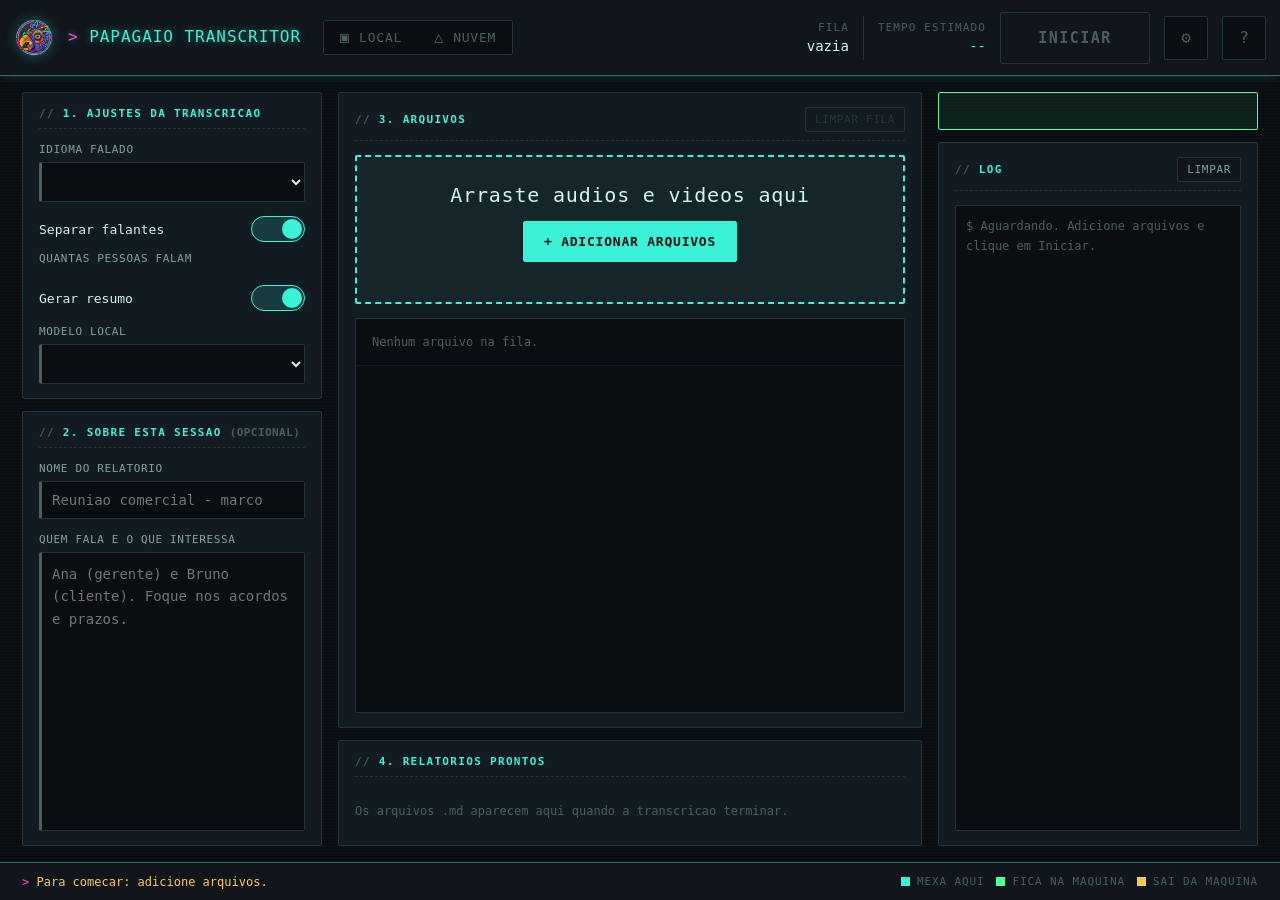
==== commit aa76956d: "Mescla o modo local offline, a rede local e o modo servidor main e modo-local-diarizacao seguiram em" ====
--- a/static/index.html
+++ b/static/index.html
@@ -84,6 +84,17 @@
           </div>
         </div>
 
+        <div class="campo">
+          <div class="linha-toggle">
+            <span class="toggle-rotulo">Gerar resumo</span>
+            <button type="button" class="toggle" id="summary-toggle"
+                    role="switch" aria-checked="true" aria-label="Gerar resumo">
+              <span class="toggle-esfera"></span>
+            </button>
+          </div>
+          <div class="aviso-curto hidden" id="summary-aviso"></div>
+        </div>
+
         <div class="campo mode-only-local" id="campo-modelo">
           <div class="campo-cabecalho">
             <label for="local-model-select">Modelo local</label>
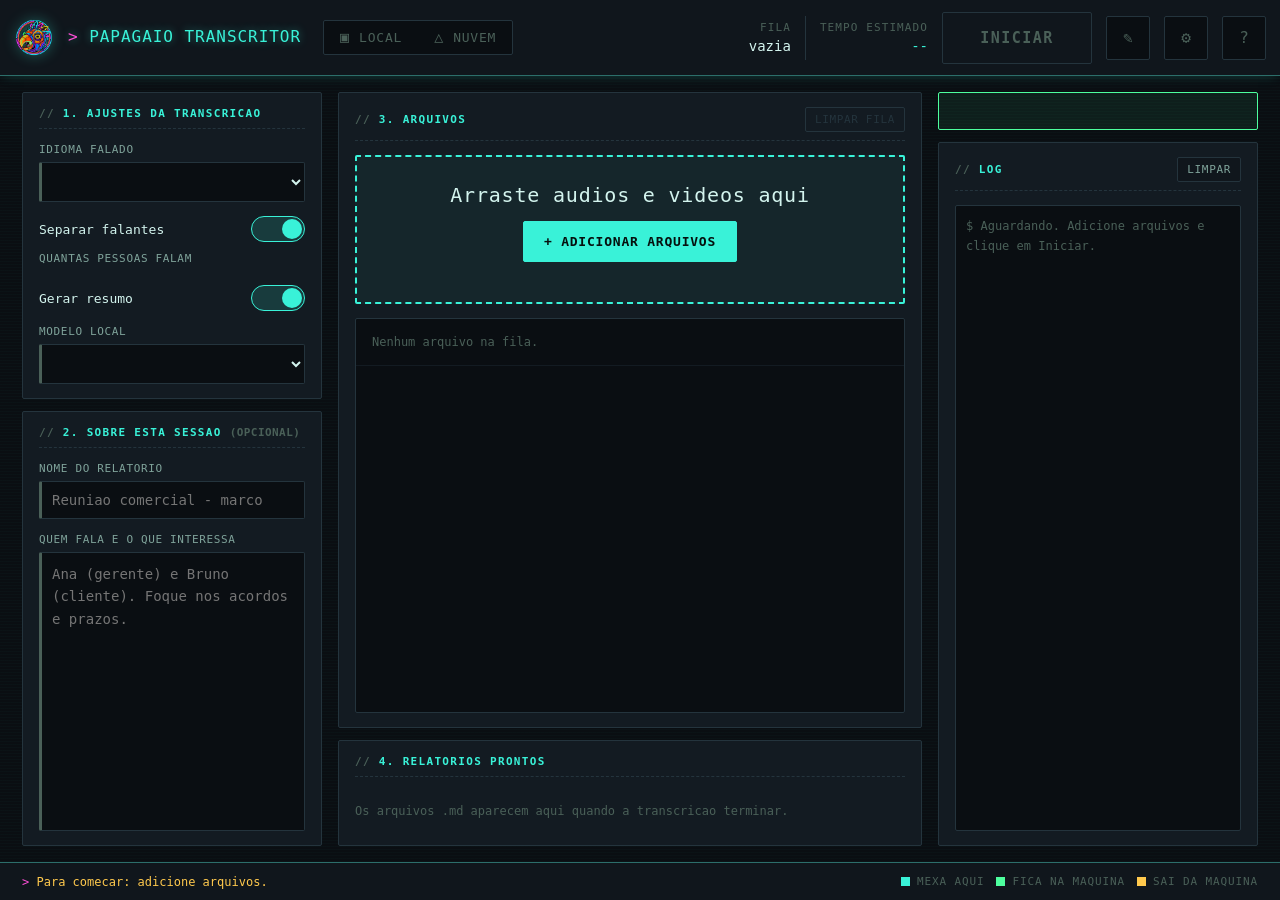
==== commit 841028aa: "Adiciona editor com audio sincronizado e reconhecimento de vozes Pagina /editor para ouvir o audio a" ====
--- a/static/index.html
+++ b/static/index.html
@@ -51,6 +51,7 @@
 
     <button type="button" class="btn-iniciar" id="start-btn" disabled>Iniciar</button>
 
+    <a class="btn-quadrado btn-editor" href="/editor" title="Editor: ouvir o audio e corrigir o texto">&#9998;</a>
     <button type="button" class="btn-quadrado" id="config-btn" title="Ajustes avancados">&#9881;</button>
     <button type="button" class="btn-quadrado" id="help-btn" title="Como usar">?</button>
   </header>
--- a/static/style.css
+++ b/static/style.css
@@ -280,6 +280,13 @@
   transition: border-color 0.15s, color 0.15s;
 }
 
+a.btn-quadrado {
+  display: flex;
+  align-items: center;
+  justify-content: center;
+  text-decoration: none;
+}
+
 .btn-quadrado:hover {
   border-color: var(--border-bright);
   color: var(--accent);
@@ -847,6 +854,17 @@
   border-color: var(--accent);
   background: var(--surface);
   color: var(--accent);
+}
+
+/* O link do editor nao e download: sem a seta, com a cor de "mexer aqui". */
+#results a.chip-editar {
+  border-style: dashed;
+  color: var(--subtext);
+  margin-left: -4px;
+}
+
+#results a.chip-editar::before {
+  content: none;
 }
 
 .results-vazio {
